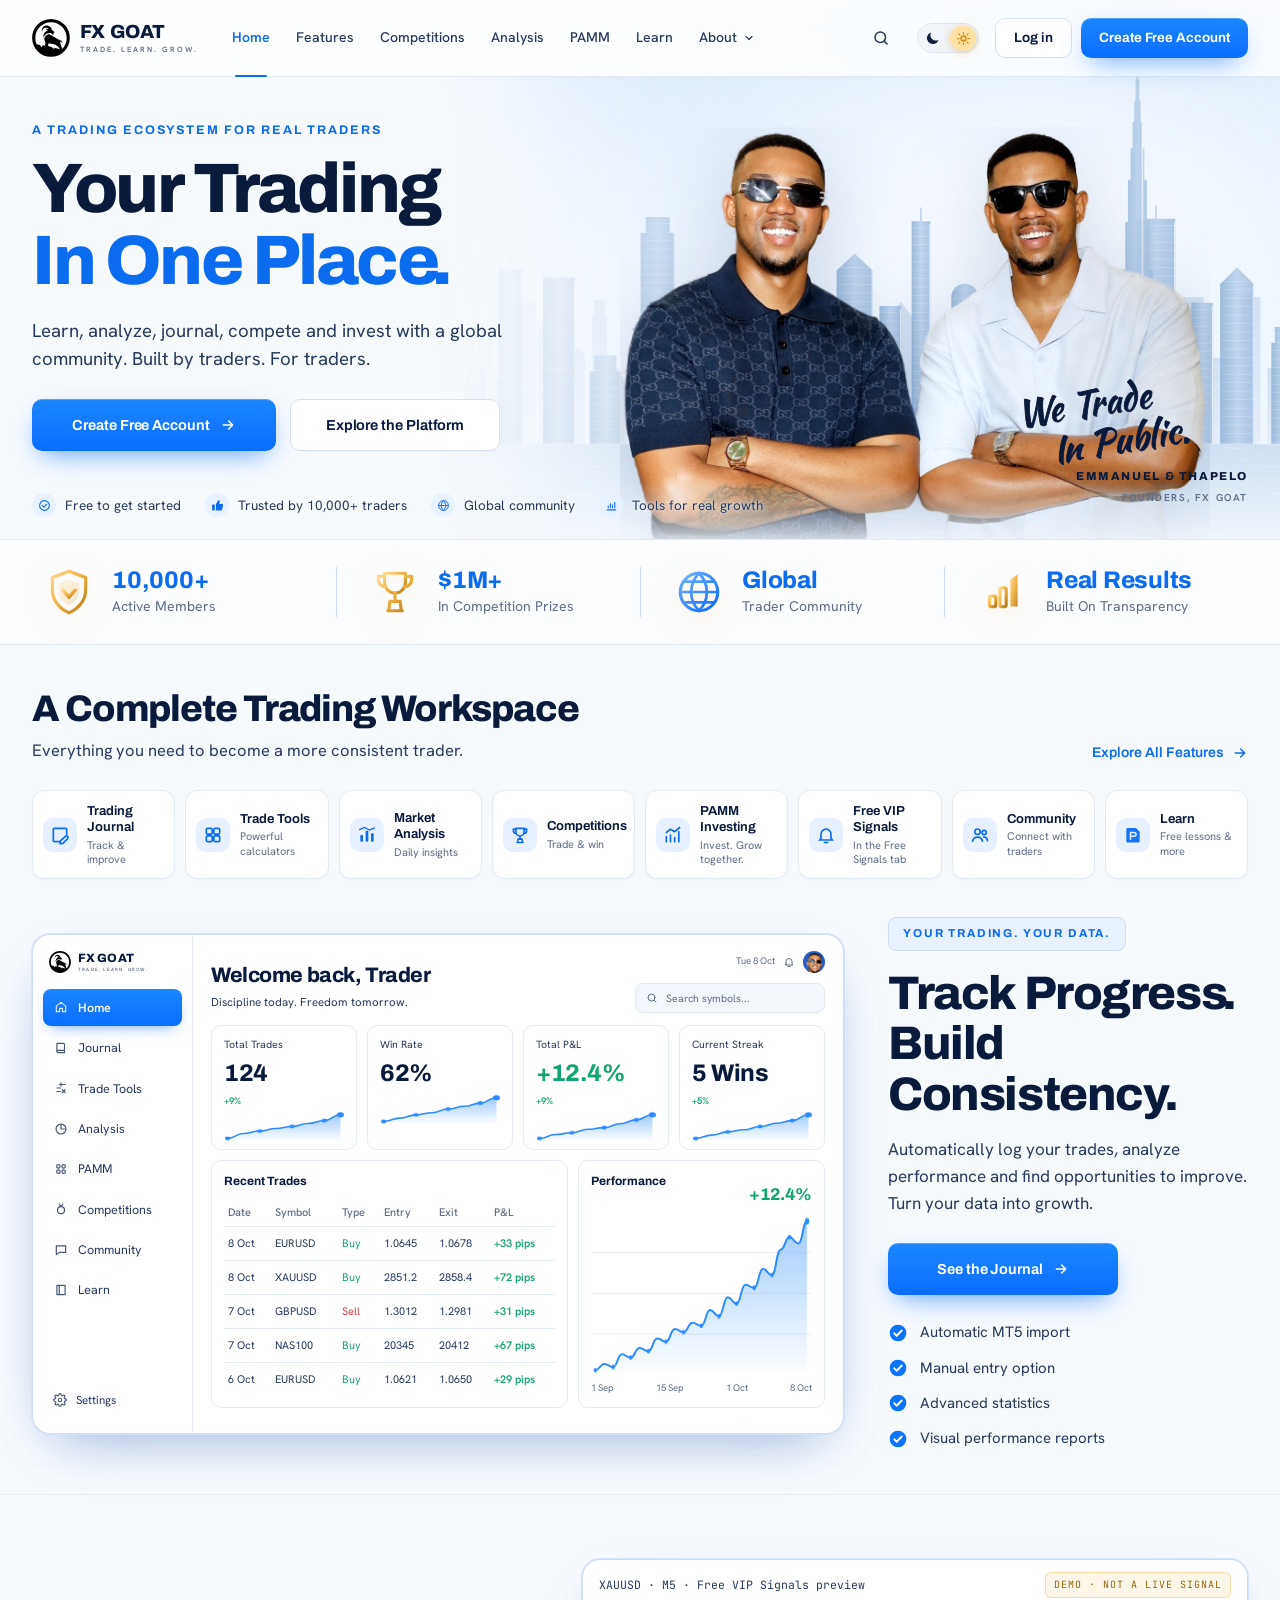
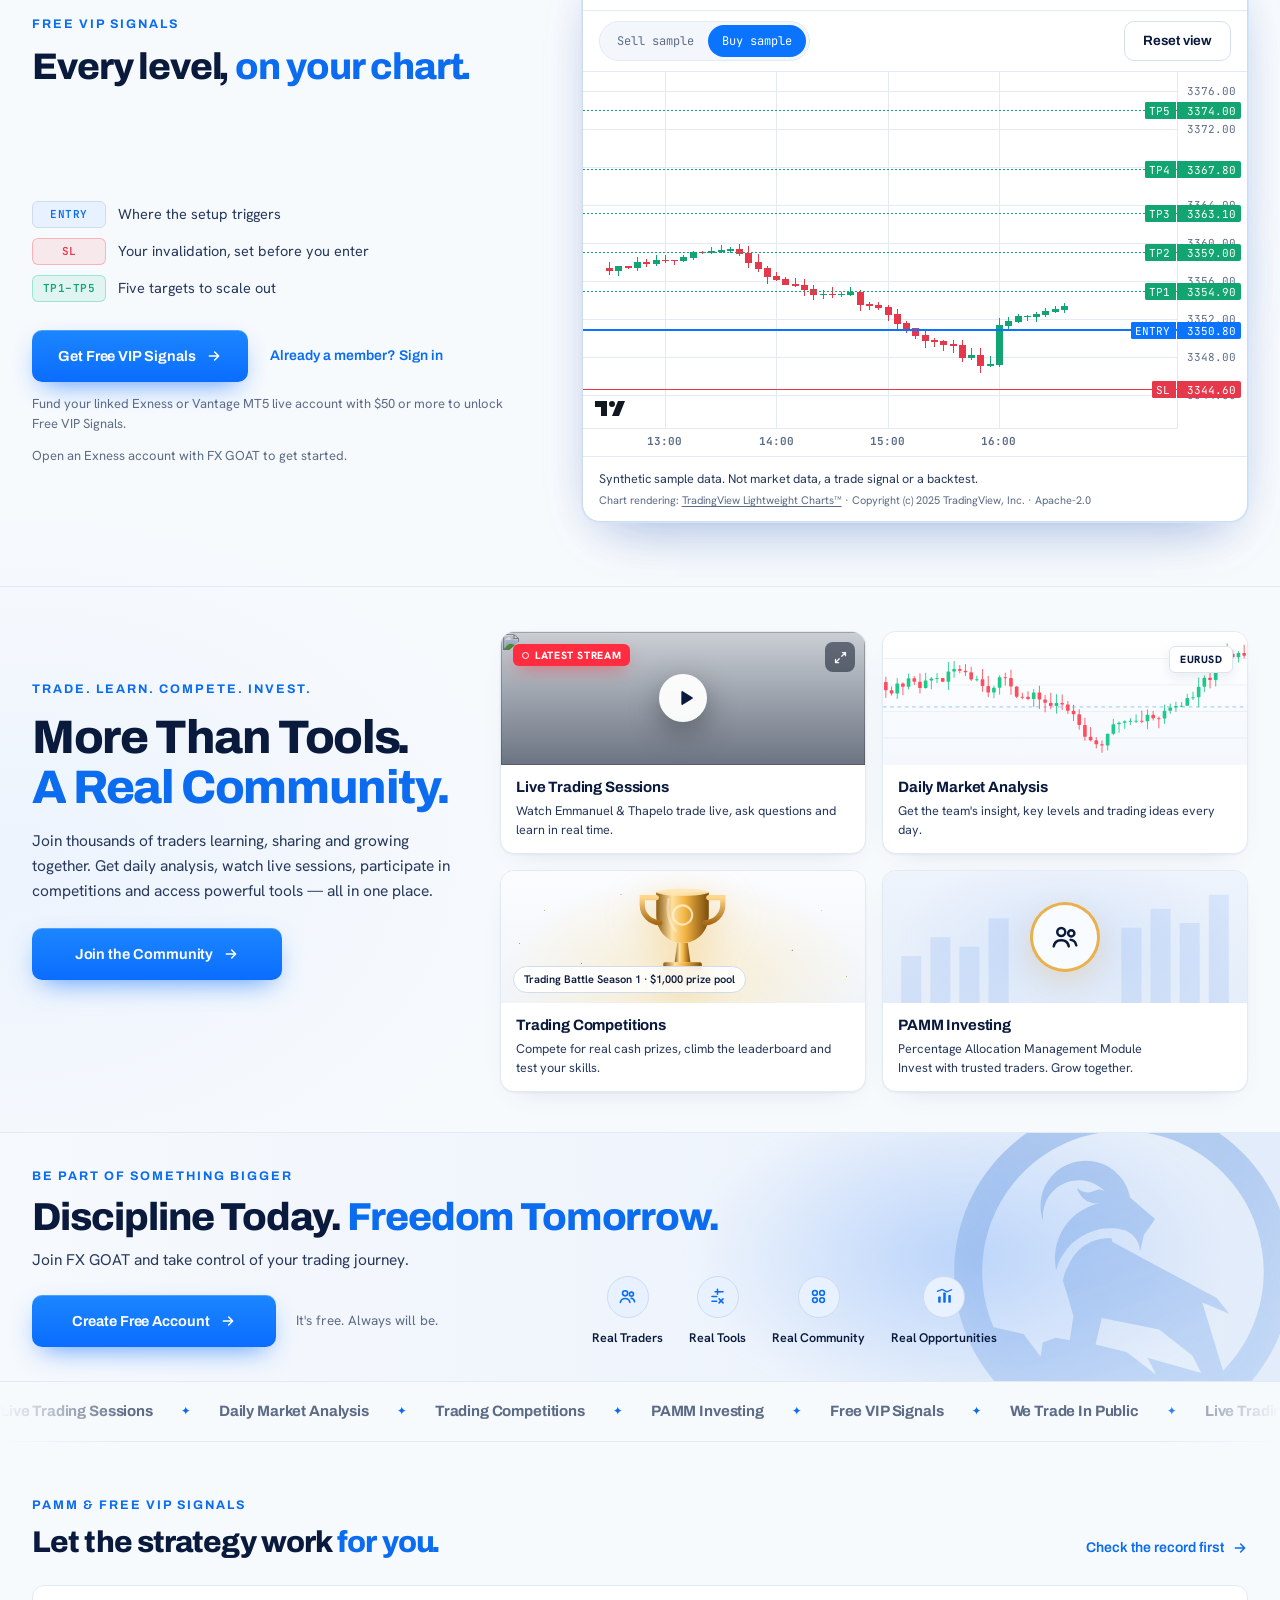
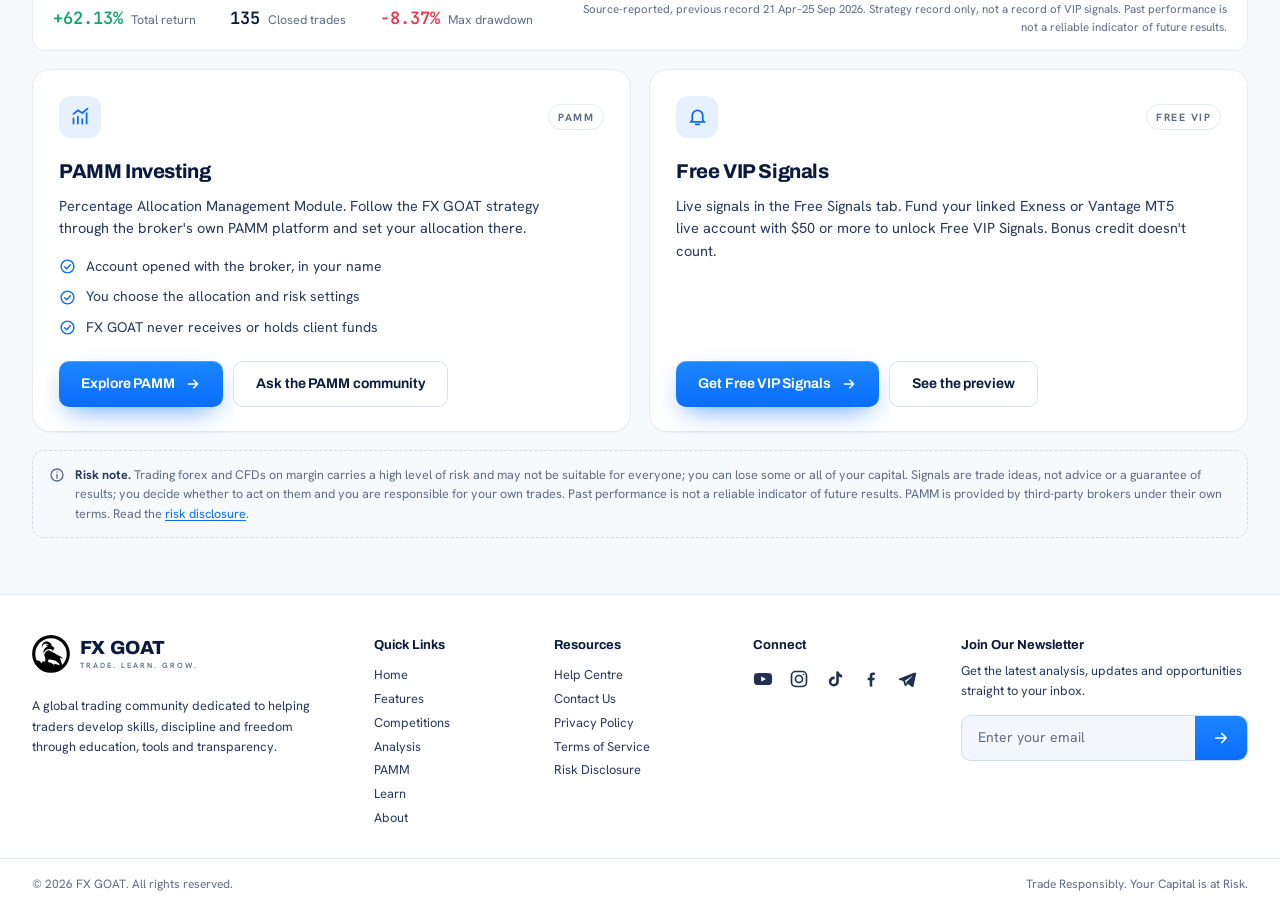
==== glow-home/index.html @ 97ec310f "preview: full site v0.8.2 @ 4d8b416 (Exness onelink, no Copy Trading) Serves glow home plus /media, " ====
<!doctype html>
<html lang="en" data-theme="dark">
<head>
  <meta charset="UTF-8" />
  <meta name="viewport" content="width=device-width, initial-scale=1, viewport-fit=cover" />
  <title>FX GOAT — Your Trading In One Place.</title>
  <meta name="description" content="Learn, analyze, journal, compete and invest with a global community. Built by traders. For traders." />
  <meta name="theme-color" content="#010e1f" media="(prefers-color-scheme: dark)" />
  <meta name="theme-color" content="#f7fafd" media="(prefers-color-scheme: light)" />
  <link rel="icon" href="/glow-home/assets/fxgoat-icon-white.svg" type="image/svg+xml" />
  <link rel="preload" as="image" href="/glow-home/assets/founders.webp" />
  <script>
    (function () {
      try {
        var s = localStorage.getItem('fxgoat-theme');
        var t = s === 'light' || s === 'dark' ? s : (window.matchMedia('(prefers-color-scheme: light)').matches ? 'light' : 'dark');
        document.documentElement.setAttribute('data-theme', t);
      } catch (e) {}
      document.documentElement.classList.add('js');
    })();
  </script>
  <script type="module" crossorigin src="/glow-home/assets/index-CThJHOkt.js"></script>
  <link rel="stylesheet" crossorigin href="/glow-home/assets/index-Bb4tvzgu.css">
  <style>
    /* Keep the founders portrait clear of the hero buttons. Scale only — do not crop faces. */
    .founders{bottom:-28px;left:28px;height:440px;max-width:calc(100% - 28px);max-height:50vh}
    @media (max-width:1200px){
      .founders{height:360px;max-height:44vh;bottom:-12px;left:20px;max-width:calc(100% - 20px)}
    }
    @media (max-width:960px){
      .hero-visual{height:auto;margin-top:40px}
      .founders{position:relative;left:auto;right:auto;bottom:auto;display:block;width:auto;max-width:68%;height:auto;max-height:320px;margin:0 auto}
    }
    @media (max-width:640px){
      .hero-visual{height:auto;margin-top:56px}
      .founders{width:auto;max-width:82%;max-height:min(240px,54vw);margin:0 auto}
    }
  </style>
</head>
<body>
  <a class="skip" href="#main">Skip to content</a>

  <!-- ===== Icon sprite ===== -->
  <svg width="0" height="0" style="position:absolute" aria-hidden="true">
    <defs>
      <linearGradient id="g-gold" x1="0" y1="0" x2="1" y2="1"><stop offset="0" stop-color="#ffd98a"/><stop offset=".5" stop-color="#f0b03f"/><stop offset="1" stop-color="#b97a17"/></linearGradient>
      <linearGradient id="g-blue" x1="0" y1="0" x2="1" y2="1"><stop offset="0" stop-color="#6fb2ff"/><stop offset="1" stop-color="#0a6cff"/></linearGradient>
    </defs>
    <symbol id="i-search" viewBox="0 0 24 24" fill="none" stroke="currentColor" stroke-width="2" stroke-linecap="round"><circle cx="11" cy="11" r="7"/><path d="m20 20-3.5-3.5"/></symbol>
    <symbol id="i-moon" viewBox="0 0 24 24" fill="currentColor"><path d="M20.5 14.6A8.5 8.5 0 0 1 9.4 3.5a.6.6 0 0 0-.8-.7A9.5 9.5 0 1 0 21.2 15.4a.6.6 0 0 0-.7-.8Z"/></symbol>
    <symbol id="i-sun" viewBox="0 0 24 24" fill="none" stroke="currentColor" stroke-width="2" stroke-linecap="round"><circle cx="12" cy="12" r="4.2" fill="currentColor" fill-opacity=".25"/><path d="M12 2.5v2.2M12 19.3v2.2M4.6 4.6l1.6 1.6M17.8 17.8l1.6 1.6M2.5 12h2.2M19.3 12h2.2M4.6 19.4l1.6-1.6M17.8 6.2l1.6-1.6"/></symbol>
    <symbol id="i-chev" viewBox="0 0 24 24" fill="none" stroke="currentColor" stroke-width="2.2" stroke-linecap="round" stroke-linejoin="round"><path d="m6 9 6 6 6-6"/></symbol>
    <symbol id="i-arrow" viewBox="0 0 24 24" fill="none" stroke="currentColor" stroke-width="2.2" stroke-linecap="round" stroke-linejoin="round"><path d="M5 12h14M13 6l6 6-6 6"/></symbol>
    <symbol id="i-check" viewBox="0 0 24 24"><circle cx="12" cy="12" r="10" fill="currentColor"/><path d="m7.5 12.3 3 3 6-6.3" fill="none" stroke="#fff" stroke-width="2.2" stroke-linecap="round" stroke-linejoin="round"/></symbol>
    <symbol id="i-check-o" viewBox="0 0 24 24" fill="none" stroke="currentColor" stroke-width="2" stroke-linecap="round" stroke-linejoin="round"><circle cx="12" cy="12" r="9"/><path d="m8 12.3 2.8 2.8L16 9.6"/></symbol>
    <symbol id="i-thumb" viewBox="0 0 24 24" fill="currentColor"><path d="M7 10v11H3.5A1.5 1.5 0 0 1 2 19.5v-8A1.5 1.5 0 0 1 3.5 10H7Zm2 11V9.6l4.2-6.8a1.6 1.6 0 0 1 2.9 1.1L15.4 9h4.8a2 2 0 0 1 2 2.4l-1.6 7.8A2.3 2.3 0 0 1 18.3 21H9Z"/></symbol>
    <symbol id="i-globe" viewBox="0 0 24 24" fill="none" stroke="currentColor" stroke-width="1.8"><circle cx="12" cy="12" r="9"/><path d="M3 12h18M12 3c2.6 2.6 3.8 5.6 3.8 9s-1.2 6.4-3.8 9c-2.6-2.6-3.8-5.6-3.8-9S9.4 5.6 12 3Z"/></symbol>
    <symbol id="i-growth" viewBox="0 0 24 24" fill="none" stroke="currentColor" stroke-width="2" stroke-linecap="round" stroke-linejoin="round"><path d="M4 20h16"/><path d="M6 16v-3M10 16V9M14 16v-5M18 16V6"/></symbol>
    <symbol id="i-journal" viewBox="0 0 24 24" fill="none" stroke="currentColor" stroke-width="2" stroke-linecap="round" stroke-linejoin="round"><path d="M12 20H5a1 1 0 0 1-1-1V5a1 1 0 0 1 1-1h14a1 1 0 0 1 1 1v6"/><path d="M18.4 13.6a1.9 1.9 0 0 1 2.7 2.7L15.5 22 12 22.5l.5-3.5 5.9-5.4Z"/></symbol>
    <symbol id="i-tools" viewBox="0 0 24 24" fill="none" stroke="currentColor" stroke-width="2" stroke-linejoin="round"><rect x="4" y="4" width="7" height="7" rx="1.5"/><rect x="13" y="4" width="7" height="7" rx="1.5"/><rect x="4" y="13" width="7" height="7" rx="1.5"/><rect x="13" y="13" width="7" height="7" rx="1.5"/></symbol>
    <symbol id="i-analysis" viewBox="0 0 24 24" fill="currentColor"><rect x="4" y="12" width="3.2" height="8" rx="1"/><rect x="10.4" y="7" width="3.2" height="13" rx="1"/><rect x="16.8" y="10" width="3.2" height="10" rx="1"/><path d="M3 5.5 9 3l6 3 6-2.5" fill="none" stroke="currentColor" stroke-width="1.6" stroke-linecap="round"/></symbol>
    <symbol id="i-trophy" viewBox="0 0 24 24" fill="none" stroke="currentColor" stroke-width="2" stroke-linecap="round" stroke-linejoin="round"><path d="M7 4h10v4a5 5 0 0 1-10 0V4Z"/><path d="M17 5h3v1.5A3.5 3.5 0 0 1 16.6 10M7 5H4v1.5A3.5 3.5 0 0 0 7.4 10M12 13v4M8.5 21h7M9.5 17h5l.5 4h-6l.5-4Z"/></symbol>
    <symbol id="i-pamm" viewBox="0 0 24 24" fill="none" stroke="currentColor" stroke-width="2" stroke-linecap="round" stroke-linejoin="round"><path d="M4 20V14M9 20v-8M14 20v-5M19 20V8"/><path d="M4 9l5-4 5 3 6-5"/></symbol>
    <symbol id="i-users" viewBox="0 0 24 24" fill="none" stroke="currentColor" stroke-width="2" stroke-linecap="round" stroke-linejoin="round"><circle cx="9" cy="8" r="3.2"/><path d="M3 19.5c.6-3.3 3-5 6-5s5.4 1.7 6 5"/><circle cx="17" cy="9" r="2.5"/><path d="M16.5 14.3c2.4.2 4 1.7 4.5 4.4"/></symbol>
    <symbol id="i-learn" viewBox="0 0 24 24" fill="currentColor"><path d="M5 3.5h10.5L20 8v11.5A1.5 1.5 0 0 1 18.5 21h-13A1.5 1.5 0 0 1 4 19.5v-14A2 2 0 0 1 5 3.5Z" opacity=".95"/><path d="M9 9h4.5a2.2 2.2 0 0 1 0 4.4H9V9Zm0 4.4V17" fill="none" stroke="var(--tile-ic-bg,#fff)" stroke-width="1.8" stroke-linecap="round"/></symbol>
    <symbol id="i-home" viewBox="0 0 24 24" fill="none" stroke="currentColor" stroke-width="2" stroke-linejoin="round"><path d="M4 10.5 12 4l8 6.5V20h-5.5v-5.5h-5V20H4z"/></symbol>
    <symbol id="i-book" viewBox="0 0 24 24" fill="none" stroke="currentColor" stroke-width="2" stroke-linejoin="round"><path d="M5 4h11a2 2 0 0 1 2 2v14H7a2 2 0 0 1-2-2V4Z"/><path d="M5 18a2 2 0 0 1 2-2h11"/></symbol>
    <symbol id="i-calc" viewBox="0 0 24 24" fill="none" stroke="currentColor" stroke-width="2" stroke-linecap="round"><path d="M12 3v6M9 6h6M5 12h6M14 15l5 5M19 15l-5 5M5 18h6"/><path d="M15 6h4"/></symbol>
    <symbol id="i-pie" viewBox="0 0 24 24" fill="none" stroke="currentColor" stroke-width="2"><circle cx="12" cy="12" r="8.5"/><path d="M12 3.5V12h8.5"/></symbol>
    <symbol id="i-grid4" viewBox="0 0 24 24" fill="none" stroke="currentColor" stroke-width="2"><circle cx="7.5" cy="7.5" r="3"/><circle cx="16.5" cy="7.5" r="3"/><circle cx="7.5" cy="16.5" r="3"/><circle cx="16.5" cy="16.5" r="3"/></symbol>
    <symbol id="i-medal" viewBox="0 0 24 24" fill="none" stroke="currentColor" stroke-width="2" stroke-linejoin="round"><circle cx="12" cy="14" r="6"/><path d="m8.5 3 3.5 5 3.5-5"/></symbol>
    <symbol id="i-chat" viewBox="0 0 24 24" fill="none" stroke="currentColor" stroke-width="2" stroke-linejoin="round"><path d="M4 5h16v11H9l-5 4V5Z"/></symbol>
    <symbol id="i-cap" viewBox="0 0 24 24" fill="none" stroke="currentColor" stroke-width="2" stroke-linejoin="round"><path d="M5 4h14v16H5z"/><path d="M9 4v16"/></symbol>
    <symbol id="i-gear" viewBox="0 0 24 24" fill="none" stroke="currentColor" stroke-width="2"><circle cx="12" cy="12" r="3"/><path d="M19.4 15a1.6 1.6 0 0 0 .3 1.8l.1.1a2 2 0 1 1-2.8 2.8l-.1-.1a1.6 1.6 0 0 0-1.8-.3 1.6 1.6 0 0 0-1 1.5V21a2 2 0 1 1-4 0v-.1a1.6 1.6 0 0 0-1-1.5 1.6 1.6 0 0 0-1.8.3l-.1.1a2 2 0 1 1-2.8-2.8l.1-.1a1.6 1.6 0 0 0 .3-1.8 1.6 1.6 0 0 0-1.5-1H3a2 2 0 1 1 0-4h.1a1.6 1.6 0 0 0 1.5-1 1.6 1.6 0 0 0-.3-1.8l-.1-.1a2 2 0 1 1 2.8-2.8l.1.1a1.6 1.6 0 0 0 1.8.3H9a1.6 1.6 0 0 0 1-1.5V3a2 2 0 1 1 4 0v.1a1.6 1.6 0 0 0 1 1.5 1.6 1.6 0 0 0 1.8-.3l.1-.1a2 2 0 1 1 2.8 2.8l-.1.1a1.6 1.6 0 0 0-.3 1.8V9a1.6 1.6 0 0 0 1.5 1H21a2 2 0 1 1 0 4h-.1a1.6 1.6 0 0 0-1.5 1Z"/></symbol>
    <symbol id="i-bell" viewBox="0 0 24 24" fill="none" stroke="currentColor" stroke-width="2" stroke-linecap="round"><path d="M6 16V11a6 6 0 1 1 12 0v5l1.5 2h-15L6 16Z"/><path d="M10 21h4"/></symbol>
    <symbol id="i-play" viewBox="0 0 24 24" fill="currentColor"><path d="M8 5.5v13a1 1 0 0 0 1.5.9l10.5-6.5a1 1 0 0 0 0-1.8L9.5 4.6A1 1 0 0 0 8 5.5Z"/></symbol>
    <symbol id="i-close" viewBox="0 0 24 24" fill="none" stroke="currentColor" stroke-width="2.2" stroke-linecap="round"><path d="M6 6l12 12M18 6 6 18"/></symbol>
    <symbol id="i-menu" viewBox="0 0 24 24" fill="none" stroke="currentColor" stroke-width="2.2" stroke-linecap="round"><path d="M4 7h16M4 12h16M4 17h16"/></symbol>
    <symbol id="i-expand" viewBox="0 0 24 24" fill="none" stroke="currentColor" stroke-width="2" stroke-linecap="round" stroke-linejoin="round"><path d="M15 4h5v5M9 20H4v-5M20 4l-6 6M4 20l6-6"/></symbol>
    <symbol id="i-shield" viewBox="0 0 24 24" fill="none" stroke="currentColor" stroke-width="2" stroke-linejoin="round"><path d="M12 3 4.5 6v6c0 4.5 3.3 7.8 7.5 9 4.2-1.2 7.5-4.5 7.5-9V6L12 3Z"/><path d="m9 12 2.2 2.2L15.5 10" stroke-linecap="round"/></symbol>
    <symbol id="i-info" viewBox="0 0 24 24" fill="none" stroke="currentColor" stroke-width="2" stroke-linecap="round"><circle cx="12" cy="12" r="9"/><path d="M12 11v6M12 7.5v.01"/></symbol>
    <symbol id="i-person" viewBox="0 0 24 24" fill="currentColor"><circle cx="12" cy="8.5" r="4"/><path d="M4 21c.7-4.4 3.9-7 8-7s7.3 2.6 8 7H4Z"/></symbol>
    <symbol id="i-yt" viewBox="0 0 24 24" fill="currentColor"><path d="M22.5 7.2a2.8 2.8 0 0 0-2-2C18.7 4.7 12 4.7 12 4.7s-6.7 0-8.5.5a2.8 2.8 0 0 0-2 2A29 29 0 0 0 1 12a29 29 0 0 0 .5 4.8 2.8 2.8 0 0 0 2 2c1.8.5 8.5.5 8.5.5s6.7 0 8.5-.5a2.8 2.8 0 0 0 2-2A29 29 0 0 0 23 12a29 29 0 0 0-.5-4.8ZM9.8 15.1V8.9l5.7 3.1-5.7 3.1Z"/></symbol>
    <symbol id="i-ig" viewBox="0 0 24 24" fill="none" stroke="currentColor" stroke-width="2"><rect x="3" y="3" width="18" height="18" rx="5"/><circle cx="12" cy="12" r="4.2"/><circle cx="17.4" cy="6.6" r="1" fill="currentColor" stroke="none"/></symbol>
    <symbol id="i-tt" viewBox="0 0 24 24" fill="currentColor"><path d="M16.6 3c.3 2.3 1.7 3.9 4 4.1v3.1a7.6 7.6 0 0 1-4-1.2v6.1a6 6 0 1 1-6-6c.3 0 .6 0 .9.1v3.2a2.9 2.9 0 1 0 2 2.7V3h3.1Z"/></symbol>
    <symbol id="i-fb" viewBox="0 0 24 24" fill="currentColor"><path d="M13.5 21v-7.5H16l.4-3h-2.9V8.6c0-.9.3-1.5 1.5-1.5h1.6V4.4a21 21 0 0 0-2.3-.1c-2.3 0-3.9 1.4-3.9 4V10.5H8v3h2.4V21h3.1Z"/></symbol>
    <symbol id="i-tg" viewBox="0 0 24 24" fill="currentColor"><path d="M21.4 4.2 2.9 11.3c-1.3.5-1.2 1.2-.2 1.5l4.7 1.5 1.8 5.6c.2.6.4.8.9.8.4 0 .6-.2.9-.5l2.3-2.2 4.8 3.5c.9.5 1.5.2 1.7-.8l3.1-14.7c.3-1.3-.5-1.8-1.5-1.4ZM9.6 14l8.3-5.3c.4-.2.7-.1.4.2l-6.9 6.3-.3 3.1L9.6 14Z"/></symbol>
  </svg>

  <!-- ===== Header ===== -->
  <header class="site-header" id="top">
    <div class="container header-inner">
      <a class="brand" href="https://fxgoat.com/" aria-label="FX GOAT home">
        <span class="brand-mark" aria-hidden="true"></span>
        <span class="brand-text"><b>FX GOAT</b><small>TRADE. LEARN. GROW.</small></span>
      </a>
      <nav class="main-nav" aria-label="Primary">
        <a class="is-active" aria-current="page" href="https://fxgoat.com/">Home</a>
        <a href="https://fxgoat.com/technology">Features</a>
        <a href="https://fxgoat.com/account/signup?product=competitions&amp;source=competition-popup">Competitions</a>
        <a href="https://fxgoat.com/trading">Analysis</a>
        <a href="https://fxgoat.com/follow-the-strategy">PAMM</a>
        <a href="https://www.gtmfxgoat.com" target="_blank" rel="noopener">Learn</a>
        <div class="nav-drop">
          <button class="nav-drop-btn" aria-expanded="false" aria-haspopup="true">About <svg class="ic12"><use href="#i-chev"/></svg></button>
          <div class="nav-drop-menu" role="menu">
            <a role="menuitem" href="https://fxgoat.com/about"><b>About FX GOAT</b><span>Our story and founders</span></a>
            <a role="menuitem" href="https://fxgoat.com/performance"><b>Performance</b><span>The published record</span></a>
            <a role="menuitem" href="https://fxgoat.com/media"><b>Community &amp; Media</b><span>Channels and Telegram</span></a>
            <a role="menuitem" href="https://fxgoat.com/partners"><b>Partners</b><span>Brokers, platforms, sponsors</span></a>
            <a role="menuitem" href="https://fxgoat.com/contact"><b>Contact</b><span>Talk to the team</span></a>
          </div>
        </div>
      </nav>
      <div class="header-actions">
        <button class="icon-btn" id="search-btn" aria-label="Search FX GOAT"><svg class="ic18"><use href="#i-search"/></svg></button>
        <button class="theme-toggle" id="theme-toggle" role="switch" aria-checked="true" aria-label="Toggle dark mode">
          <span class="tt-track"><span class="tt-ic tt-moon"><svg><use href="#i-moon"/></svg></span><span class="tt-ic tt-sun"><svg><use href="#i-sun"/></svg></span><span class="tt-knob"></span></span>
        </button>
        <a class="btn btn-ghost btn-sm hide-sm" href="https://dashboard.fxgoat.com/login">Log in</a>
        <a class="btn btn-primary btn-sm hide-sm" href="https://fxgoat.com/account/signup">Create Free Account</a>
        <button class="icon-btn menu-btn" id="menu-btn" aria-label="Open menu" aria-expanded="false" aria-controls="mobile-menu"><svg class="ic20"><use href="#i-menu"/></svg></button>
      </div>
    </div>
    <div class="mobile-menu" id="mobile-menu" hidden>
      <nav class="container" aria-label="Mobile">
        <a href="https://fxgoat.com/">Home</a>
        <a href="https://fxgoat.com/technology">Features</a>
        <a href="https://fxgoat.com/account/signup?product=competitions&amp;source=competition-popup">Competitions</a>
        <a href="https://fxgoat.com/trading">Analysis</a>
        <a href="https://fxgoat.com/follow-the-strategy">PAMM</a>
        <a href="https://www.gtmfxgoat.com" target="_blank" rel="noopener">Learn</a>
        <a href="https://fxgoat.com/about">About</a>
        <div class="mm-actions">
          <a class="btn btn-ghost" href="https://dashboard.fxgoat.com/login">Log in</a>
          <a class="btn btn-primary" href="https://fxgoat.com/account/signup">Create Free Account</a>
        </div>
      </nav>
    </div>
  </header>

  <main id="main">
    <!-- ===== Hero ===== -->
    <section class="hero" aria-labelledby="hero-title">
      <div class="hero-bg" aria-hidden="true">
        <div class="hero-sky hero-sky-dark"></div>
        <div class="hero-sky hero-sky-light"></div>
        <div class="hero-fade"></div>
      </div>
      <div class="container hero-grid">
        <div class="hero-copy">
          <p class="eyebrow reveal-up">A Trading Ecosystem For Real Traders</p>
          <h1 id="hero-title" class="hero-title">
            <span class="line split-words">Your Trading</span>
            <span class="line accent rotator" data-words="In One Place.|In Public.|With Discipline." aria-label="In One Place."><span class="rot-word">In One Place.</span></span>
          </h1>
          <p class="hero-lede reveal-up" style="--d:.35s">Learn, analyze, journal, compete and invest with a global community. Built by traders. For traders.</p>
          <div class="hero-ctas reveal-up" style="--d:.45s">
            <a class="btn btn-primary btn-lg" href="https://fxgoat.com/account/signup">Create Free Account <svg class="ic16 arr"><use href="#i-arrow"/></svg></a>
            <a class="btn btn-ghost btn-lg" href="https://fxgoat.com/technology">Explore the Platform</a>
          </div>
        </div>
        <div class="hero-visual" aria-hidden="false">
          <img class="founders" src="/glow-home/assets/founders.webp" width="1285" height="958" alt="Emmanuel and Thapelo, founders of FX GOAT, arms crossed in front of the Dubai skyline" fetchpriority="high" />
          <div class="signature">
            <svg class="sig-svg" viewBox="0 0 300 120" aria-hidden="true"><text x="8" y="52" class="sig-text">We Trade</text><text x="46" y="104" class="sig-text">In Public.</text></svg>
            <span class="sr-only">We Trade In Public.</span>
            <p class="sig-name"><b>EMMANUEL &amp; THAPELO</b><span>FOUNDERS, FX GOAT</span></p>
          </div>
        </div>
        <ul class="trust-row reveal-up" style="--d:.6s">
          <li><span class="trust-ic"><svg><use href="#i-check-o"/></svg></span>Free to get started</li>
          <li><span class="trust-ic"><svg><use href="#i-thumb"/></svg></span>Trusted by 10,000+ traders</li>
          <li><span class="trust-ic"><svg><use href="#i-globe"/></svg></span>Global community</li>
          <li><span class="trust-ic"><svg><use href="#i-growth"/></svg></span>Tools for real growth</li>
        </ul>
      </div>
    </section>

    <!-- ===== Stats strip ===== -->
    <section class="stats" aria-label="FX GOAT in numbers">
      <div class="container stats-grid">
        <div class="stat reveal-up">
          <svg class="stat-ic" viewBox="0 0 48 48" aria-hidden="true"><path d="M24 4 8 10v12c0 10 7 18 16 22 9-4 16-12 16-22V10L24 4Z" fill="none" stroke="url(#g-gold)" stroke-width="3" stroke-linejoin="round"/><path d="M24 12 14 16v7c0 6 4 11 10 13.5 6-2.5 10-7.5 10-13.5v-7l-10-4Z" fill="url(#g-gold)" opacity=".18"/><path d="m18 22 6 7 6-7" fill="none" stroke="url(#g-gold)" stroke-width="3.2" stroke-linecap="round" stroke-linejoin="round"/></svg>
          <div><b class="stat-v" data-count="10000" data-suffix="+">10,000+</b><span>Active Members</span></div>
        </div>
        <div class="stat reveal-up" style="--d:.08s">
          <svg class="stat-ic" viewBox="0 0 48 48" aria-hidden="true"><path d="M14 6h20v9a10 10 0 0 1-20 0V6Z" fill="none" stroke="url(#g-gold)" stroke-width="3" stroke-linejoin="round"/><path d="M34 9h6v3a7 7 0 0 1-7 7M14 9H8v3a7 7 0 0 0 7 7M24 25v8M17 42h14M19 33h10l1 9H18l1-9Z" fill="none" stroke="url(#g-gold)" stroke-width="3" stroke-linecap="round" stroke-linejoin="round"/></svg>
          <div><b class="stat-v" data-count="1" data-prefix="$" data-suffix="M+">$1M+</b><span>In Competition Prizes</span></div>
        </div>
        <div class="stat reveal-up" style="--d:.16s">
          <svg class="stat-ic" viewBox="0 0 48 48" aria-hidden="true"><circle cx="24" cy="24" r="18" fill="none" stroke="url(#g-blue)" stroke-width="3"/><path d="M6 24h36M24 6c5 5 7.5 11 7.5 18S29 37 24 42c-5-5-7.5-11-7.5-18S19 11 24 6ZM9 14h30M9 34h30" fill="none" stroke="url(#g-blue)" stroke-width="2.6"/></svg>
          <div><b class="stat-v">Global</b><span>Trader Community</span></div>
        </div>
        <div class="stat reveal-up" style="--d:.24s">
          <svg class="stat-ic" viewBox="0 0 48 48" aria-hidden="true"><path d="M8 42h32" stroke="url(#g-gold)" stroke-width="3" stroke-linecap="round"/><rect x="11" y="28" width="6" height="10" rx="1.5" fill="none" stroke="url(#g-gold)" stroke-width="3"/><rect x="21" y="20" width="6" height="18" rx="1.5" fill="none" stroke="url(#g-gold)" stroke-width="3"/><path d="M31 38V12l7-5v31" fill="url(#g-gold)" opacity=".9"/></svg>
          <div><b class="stat-v">Real Results</b><span>Built On Transparency</span></div>
        </div>
      </div>
    </section>

    <!-- ===== Workspace ===== -->
    <section class="workspace" id="features" aria-labelledby="ws-title">
      <div class="container">
        <div class="sec-head">
          <div>
            <h2 id="ws-title" class="h2 split-words">A Complete Trading Workspace</h2>
            <p class="sec-sub reveal-up">Everything you need to become a more consistent trader.</p>
          </div>
          <a class="text-link reveal-up" href="https://fxgoat.com/technology">Explore All Features <svg class="ic16 arr"><use href="#i-arrow"/></svg></a>
        </div>
        <div class="tiles stagger">
          <a class="tile" href="https://fxgoat.com/account/client-area"><span class="tile-ic"><svg><use href="#i-journal"/></svg></span><span><b>Trading Journal</b><small>Track &amp; improve</small></span></a>
          <a class="tile" href="https://fxgoat.com/account/client-area"><span class="tile-ic"><svg><use href="#i-tools"/></svg></span><span><b>Trade Tools</b><small>Powerful calculators</small></span></a>
          <a class="tile" href="https://fxgoat.com/trading"><span class="tile-ic"><svg><use href="#i-analysis"/></svg></span><span><b>Market Analysis</b><small>Daily insights</small></span></a>
          <a class="tile" href="https://fxgoat.com/account/signup?product=competitions&amp;source=competition-popup"><span class="tile-ic"><svg><use href="#i-trophy"/></svg></span><span><b>Competitions</b><small>Trade &amp; win</small></span></a>
          <a class="tile" href="https://fxgoat.com/follow-the-strategy"><span class="tile-ic"><svg><use href="#i-pamm"/></svg></span><span><b>PAMM Investing</b><small>Invest. Grow together.</small></span></a>
          <a class="tile" href="https://dashboard.fxgoat.com/signup?product=fxgoat-algo-v4&amp;source=home-free-vip"><span class="tile-ic"><svg><use href="#i-bell"/></svg></span><span><b>Free VIP Signals</b><small>In the Free Signals tab</small></span></a>
          <a class="tile" href="https://fxgoat.com/media#communities"><span class="tile-ic"><svg><use href="#i-users"/></svg></span><span><b>Community</b><small>Connect with traders</small></span></a>
          <a class="tile" href="https://www.gtmfxgoat.com" target="_blank" rel="noopener"><span class="tile-ic"><svg><use href="#i-learn"/></svg></span><span><b>Learn</b><small>Free lessons &amp; more</small></span></a>
        </div>

        <div class="journal-grid">
          <!-- Dashboard mock -->
          <div class="dash reveal-up" role="img" aria-label="Preview of the FX GOAT member dashboard: welcome screen with stats, recent trades and performance chart">
            <aside class="dash-side" aria-hidden="true">
              <div class="dash-brand"><span class="brand-mark sm"></span><span class="brand-text"><b>FX GOAT</b><small>TRADE. LEARN. GROW.</small></span></div>
              <ul>
                <li class="on"><svg><use href="#i-home"/></svg>Home</li>
                <li><svg><use href="#i-book"/></svg>Journal</li>
                <li><svg><use href="#i-calc"/></svg>Trade Tools</li>
                <li><svg><use href="#i-pie"/></svg>Analysis</li>
                <li><svg><use href="#i-grid4"/></svg>PAMM</li>
                <li><svg><use href="#i-medal"/></svg>Competitions</li>
                <li><svg><use href="#i-chat"/></svg>Community</li>
                <li><svg><use href="#i-cap"/></svg>Learn</li>
              </ul>
              <div class="dash-settings"><svg><use href="#i-gear"/></svg>Settings</div>
            </aside>
            <div class="dash-main" aria-hidden="true">
              <div class="dash-top">
                <div><h3>Welcome back, Trader</h3><p>Discipline today. Freedom tomorrow.</p></div>
                <div class="dash-tr">
                  <div class="dash-meta"><span class="dash-date">Tue 8 Oct</span><svg><use href="#i-bell"/></svg><img src="/glow-home/assets/avatar-founder.jpg" alt="" width="22" height="22"/></div>
                  <div class="dash-search"><svg><use href="#i-search"/></svg>Search symbols...</div>
                </div>
              </div>
              <div class="dash-cards">
                <div class="dcard"><span>Total Trades</span><b>124</b><em class="up">+9%</em><svg class="spark" data-spark="3,4,4.5,5,5.4,6,6.6,7.8" viewBox="0 0 100 34" preserveAspectRatio="none"></svg></div>
                <div class="dcard"><span>Win Rate</span><b>62%</b><svg class="spark" data-spark="3,3.6,4.2,4.6,5.3,5.8,6.4,7.4" viewBox="0 0 100 34" preserveAspectRatio="none"></svg></div>
                <div class="dcard"><span>Total P&amp;L</span><b class="up">+12.4%</b><em class="up">+9%</em><svg class="spark" data-spark="2.5,3.4,3.8,4.6,5,5.9,6.8,8" viewBox="0 0 100 34" preserveAspectRatio="none"></svg></div>
                <div class="dcard"><span>Current Streak</span><b>5 Wins</b><em class="up">+5%</em><svg class="spark" data-spark="3.2,3.8,4.4,4.8,5.4,6,6.5,7.6" viewBox="0 0 100 34" preserveAspectRatio="none"></svg></div>
              </div>
              <div class="dash-bottom">
                <div class="dpanel trades">
                  <h4>Recent Trades</h4>
                  <table>
                    <thead><tr><th>Date</th><th>Symbol</th><th>Type</th><th>Entry</th><th>Exit</th><th>P&amp;L</th></tr></thead>
                    <tbody>
                      <tr><td>8 Oct</td><td>EURUSD</td><td class="buy">Buy</td><td>1.0645</td><td>1.0678</td><td class="up">+33 pips</td></tr>
                      <tr><td>8 Oct</td><td>XAUUSD</td><td class="buy">Buy</td><td>2851.2</td><td>2858.4</td><td class="up">+72 pips</td></tr>
                      <tr><td>7 Oct</td><td>GBPUSD</td><td class="sell">Sell</td><td>1.3012</td><td>1.2981</td><td class="up">+31 pips</td></tr>
                      <tr><td>7 Oct</td><td>NAS100</td><td class="buy">Buy</td><td>20345</td><td>20412</td><td class="up">+67 pips</td></tr>
                      <tr><td>6 Oct</td><td>EURUSD</td><td class="buy">Buy</td><td>1.0621</td><td>1.0650</td><td class="up">+29 pips</td></tr>
                    </tbody>
                  </table>
                </div>
                <div class="dpanel perf">
                  <div class="perf-head"><h4>Performance</h4><b class="up">+12.4%</b></div>
                  <svg class="perf-chart" id="perf-chart" viewBox="0 0 300 150" preserveAspectRatio="none"></svg>
                  <div class="perf-x"><span>1 Sep</span><span>15 Sep</span><span>1 Oct</span><span>8 Oct</span></div>
                </div>
              </div>
            </div>
          </div>

          <div class="journal-copy">
            <p class="pill reveal-up">Your Trading. Your Data.</p>
            <h2 class="h2 lg split-words">Track Progress. <span class="br">Build Consistency.</span></h2>
            <p class="body reveal-up">Automatically log your trades, analyze performance and find opportunities to improve. Turn your data into growth.</p>
            <a class="btn btn-primary btn-lg reveal-up" href="https://fxgoat.com/account/client-area">See the Journal <svg class="ic16 arr"><use href="#i-arrow"/></svg></a>
            <ul class="checklist stagger">
              <li><svg><use href="#i-check"/></svg>Automatic MT5 import</li>
              <li><svg><use href="#i-check"/></svg>Manual entry option</li>
              <li><svg><use href="#i-check"/></svg>Advanced statistics</li>
              <li><svg><use href="#i-check"/></svg>Visual performance reports</li>
            </ul>
          </div>
        </div>
      </div>
    </section>

    <!-- ===== Free VIP Signals preview ===== -->
    <section class="vp" id="free-vip" aria-labelledby="vp-title">
      <div class="vp-glow" aria-hidden="true"></div>
      <div class="container vp-grid">
        <div class="vp-copy">
          <p class="eyebrow reveal-up" data-vp="eyebrow">Free VIP Signals</p>
          <h2 id="vp-title" class="h2 split-words">Every level, <span class="accent">on your chart.</span></h2>
          <p class="body reveal-up" data-vp="body">Each signal gives you the entry, the stop loss and up to five take-profit targets, live in the Free Signals tab, so you see the whole plan before you trade.</p>
          <ul class="vp-points stagger">
            <li><span class="ap-k">ENTRY</span>Where the setup triggers</li>
            <li><span class="ap-k sl">SL</span>Your invalidation, set before you enter</li>
            <li><span class="ap-k tp">TP1–TP5</span>Five targets to scale out</li>
          </ul>
          <div class="vp-cta reveal-up">
            <a class="btn btn-primary btn-lg" href="https://dashboard.fxgoat.com/signup?product=fxgoat-algo-v4&amp;source=home-free-vip" data-vp="cta"><span data-vp="cta-text">Get Free VIP Signals</span> <svg class="ic16 arr"><use href="#i-arrow"/></svg></a>
            <a class="text-link" href="https://dashboard.fxgoat.com/login">Already a member? Sign in</a>
          </div>
          <p class="vp-note reveal-up" data-vp="unlock">Fund your linked Exness or Vantage MT5 live account with $50 or more to unlock Free VIP Signals.</p>
          <p class="vp-note reveal-up"><a href="https://one.exnessonelink.com/boarding/sign-up/a/tyvtcto868" rel="noopener noreferrer" target="_blank">Open an Exness account</a> with FX GOAT to get started.</p>
        </div>
        <div class="vp-card reveal-up">
          <div class="vp-top"><span class="mono" data-vp="chart-title">XAUUSD · M5 · Free VIP Signals preview</span><span class="demo-tag mono">Demo · not a live signal</span></div>
          <div class="vp-bar">
            <div class="seg" role="tablist" aria-label="Sample direction"><button role="tab" data-side="sell" aria-selected="false">Sell sample</button><button role="tab" data-side="buy" aria-selected="true">Buy sample</button></div>
            <button class="btn btn-ghost btn-sm" type="button" data-reset>Reset view</button>
          </div>
          <div class="vp-chart" id="vp-chart" role="img" aria-label="Demo XAUUSD 5-minute chart with sample entry, stop loss and five take-profit lines. Synthetic data."></div>
          <div class="vp-foot">
            <p>Synthetic sample data. Not market data, a trade signal or a backtest.</p>
            <p class="credit">Chart rendering: <a href="https://www.tradingview.com/lightweight-charts/" target="_blank" rel="noopener">TradingView Lightweight Charts™</a> · Copyright (c) 2025 TradingView, Inc. · Apache-2.0</p>
          </div>
        </div>
      </div>
    </section>

    <!-- ===== Community ===== -->
    <section class="community" id="community" aria-labelledby="cm-title">
      <div class="container community-grid">
        <div class="community-copy">
          <p class="eyebrow reveal-up">Trade. Learn. Compete. Invest.</p>
          <h2 id="cm-title" class="h2 lg split-words">More Than Tools. <span class="accent shimmer">A Real Community.</span></h2>
          <p class="body reveal-up">Join thousands of traders learning, sharing and growing together. Get daily analysis, watch live sessions, participate in competitions and access powerful tools — all in one place.</p>
          <a class="btn btn-primary btn-lg reveal-up" href="https://fxgoat.com/media#communities">Join the Community <svg class="ic16 arr"><use href="#i-arrow"/></svg></a>
          <div class="avatars reveal-up">
            <span class="av-stack" aria-hidden="true"><i><svg><use href="#i-person"/></svg></i><i><svg><use href="#i-person"/></svg></i><i><svg><use href="#i-person"/></svg></i><i><svg><use href="#i-person"/></svg></i></span>
            <span class="av-text">10,000+ traders<br/>already inside</span>
          </div>
        </div>
        <div class="cm-cards stagger">
          <article class="cm-card live-card" id="live-card">
            <div class="cm-media live-media" id="live-media">
              <img class="live-poster" id="live-poster" src="/glow-home/assets/yt/cxyDfCm6s1s.jpg" alt="" loading="lazy" />
              <span class="live-shade"></span>
              <span class="live-pill" id="live-pill"><i></i><span>LIVE</span></span>
              <button class="play-btn" id="live-play" type="button" aria-label="Play the latest FX GOAT livestream on this page"><svg><use href="#i-play"/></svg></button>
              <button class="expand-btn" id="live-expand" type="button" aria-label="Open the livestream theatre with recent sessions"><svg><use href="#i-expand"/></svg></button>
            </div>
            <div class="cm-body">
              <div class="cm-title-row"><h3>Live Trading Sessions</h3><button class="more-btn" id="live-more" type="button" aria-label="Open the livestream theatre with recent sessions"><svg><use href="#i-expand"/></svg>Recent</button></div>
              <p>Watch Emmanuel &amp; Thapelo trade live, ask questions and learn in real time.</p>
            </div>
          </article>
          <a class="cm-card" href="https://fxgoat.com/trading">
            <div class="cm-media chart-media"><svg class="candles" id="candles" viewBox="0 0 400 160" preserveAspectRatio="none" aria-hidden="true"></svg><span class="pair-pill">EURUSD</span></div>
            <div class="cm-body"><h3>Daily Market Analysis</h3><p>Get the team's insight, key levels and trading ideas every day.</p></div>
          </a>
          <a class="cm-card" href="https://fxgoat.com/account/signup?product=competitions&amp;source=competition-popup">
            <div class="cm-media trophy-media">
              <span class="sparkles" aria-hidden="true"></span>
              <svg class="trophy" viewBox="0 0 120 130" aria-hidden="true">
                <defs>
                  <linearGradient id="tg1" x1="0" y1="0" x2="1" y2="0"><stop offset="0" stop-color="#8a5a12"/><stop offset=".3" stop-color="#ffe1a0"/><stop offset=".55" stop-color="#f2b443"/><stop offset="1" stop-color="#7a4b0c"/></linearGradient>
                  <linearGradient id="tg2" x1="0" y1="0" x2="0" y2="1"><stop offset="0" stop-color="#ffd78a"/><stop offset="1" stop-color="#a86b14"/></linearGradient>
                </defs>
                <path d="M30 14h60v26c0 18-13 32-30 32S30 58 30 40V14Z" fill="url(#tg1)"/>
                <path d="M30 20H14v8c0 12 9 20 20 21M90 20h16v8c0 12-9 20-20 21" fill="none" stroke="url(#tg2)" stroke-width="6" stroke-linecap="round"/>
                <path d="M54 72h12l3 22H51z" fill="url(#tg1)"/>
                <rect x="38" y="94" width="44" height="10" rx="2" fill="url(#tg1)"/>
                <rect x="32" y="104" width="56" height="14" rx="3" fill="url(#tg2)"/>
                <ellipse cx="60" cy="14" rx="30" ry="4" fill="#ffe7b3" opacity=".9"/>
                <circle cx="60" cy="40" r="11" fill="none" stroke="#fff3d6" stroke-width="2.5" opacity=".75"/>
                <path d="M44 22c-2 12 0 26 8 36" stroke="#fff" stroke-width="3" opacity=".35" fill="none" stroke-linecap="round"/>
              </svg>
              <span class="comp-pill">Trading Battle Season 1 · $1,000 prize pool</span>
            </div>
            <div class="cm-body"><h3>Trading Competitions</h3><p>Compete for real cash prizes, climb the leaderboard and test your skills.</p></div>
          </a>
          <a class="cm-card" href="https://fxgoat.com/follow-the-strategy">
            <div class="cm-media pamm-media" aria-hidden="true">
              <svg class="pamm-bars" viewBox="0 0 400 140" preserveAspectRatio="none"><g fill="currentColor"><rect x="20" y="90" width="22" height="50"/><rect x="52" y="70" width="22" height="70"/><rect x="84" y="80" width="22" height="60"/><rect x="116" y="50" width="22" height="90"/><rect x="262" y="60" width="22" height="80"/><rect x="294" y="40" width="22" height="100"/><rect x="326" y="55" width="22" height="85"/><rect x="358" y="25" width="22" height="115"/></g></svg>
              <span class="pamm-ring"><svg><use href="#i-users"/></svg></span>
            </div>
            <div class="cm-body"><h3>PAMM Investing</h3><p>Percentage Allocation Management Module<br/>Invest with trusted traders. Grow together.</p></div>
          </a>
        </div>
      </div>
    </section>

    <!-- ===== Discipline band ===== -->
    <section class="discipline" aria-labelledby="dc-title">
      <div class="disc-art" aria-hidden="true"><span class="disc-smoke"></span><span class="disc-goat"></span></div>
      <div class="container disc-grid">
        <div>
          <p class="eyebrow reveal-up">Be Part Of Something Bigger</p>
          <h2 id="dc-title" class="h2 split-words">Discipline Today. <span class="accent shimmer">Freedom Tomorrow.</span></h2>
          <p class="body sm reveal-up">Join FX GOAT and take control of your trading journey.</p>
          <div class="disc-cta reveal-up">
            <a class="btn btn-primary btn-lg" href="https://fxgoat.com/account/signup">Create Free Account <svg class="ic16 arr"><use href="#i-arrow"/></svg></a>
            <span class="muted">It's free. Always will be.</span>
          </div>
        </div>
        <ul class="pillars stagger">
          <li><span><svg><use href="#i-users"/></svg></span>Real Traders</li>
          <li><span><svg><use href="#i-calc"/></svg></span>Real Tools</li>
          <li><span><svg><use href="#i-grid4"/></svg></span>Real Community</li>
          <li><span><svg><use href="#i-analysis"/></svg></span>Real Opportunities</li>
        </ul>
      </div>
    </section>

    <!-- ===== Marquee ===== -->
    <div class="marquee" aria-hidden="true">
      <div class="marquee-track">
        <div><span>Live Trading Sessions</span><i>✦</i><span>Daily Market Analysis</span><i>✦</i><span>Trading Competitions</span><i>✦</i><span>PAMM Investing</span><i>✦</i><span>Free VIP Signals</span><i>✦</i><span>We Trade In Public</span><i>✦</i></div>
        <div><span>Live Trading Sessions</span><i>✦</i><span>Daily Market Analysis</span><i>✦</i><span>Trading Competitions</span><i>✦</i><span>PAMM Investing</span><i>✦</i><span>Free VIP Signals</span><i>✦</i><span>We Trade In Public</span><i>✦</i></div>
      </div>
    </div>

    <!-- ===== PAMM & Free VIP Signals ===== -->
    <section class="invest" id="pamm" aria-labelledby="iv-title">
      <div class="container">
        <div class="sec-head">
          <div>
            <p class="eyebrow reveal-up">PAMM &amp; Free VIP Signals</p>
            <h2 id="iv-title" class="h2 split-words">Let the strategy work <span class="accent">for you.</span></h2>
          </div>
          <a class="text-link reveal-up" href="https://fxgoat.com/performance">Check the record first <svg class="ic16 arr"><use href="#i-arrow"/></svg></a>
        </div>
        <div class="record-strip reveal-up" aria-label="Previous record, source-reported">
          <div><b class="up">+62.13%</b><span>Total return</span></div>
          <div><b>135</b><span>Closed trades</span></div>
          <div><b class="down">−8.37%</b><span>Max drawdown</span></div>
          <p>Source-reported, previous record 21 Apr–25 Sep 2026. Strategy record only, not a record of VIP signals. Past performance is not a reliable indicator of future results.</p>
        </div>
        <div class="invest-grid stagger">
          <article class="iv-card">
            <div class="iv-top"><span class="iv-ic"><svg><use href="#i-pamm"/></svg></span><span class="iv-tag">PAMM</span></div>
            <h3>PAMM Investing</h3>
            <p>Percentage Allocation Management Module. Follow the FX GOAT strategy through the broker's own PAMM platform and set your allocation there.</p>
            <ul>
              <li><svg><use href="#i-check-o"/></svg>Account opened with the broker, in your name</li>
              <li><svg><use href="#i-check-o"/></svg>You choose the allocation and risk settings</li>
              <li><svg><use href="#i-check-o"/></svg>FX GOAT never receives or holds client funds</li>
            </ul>
            <div class="iv-ctas">
              <a class="btn btn-primary" href="https://fxgoat.com/follow-the-strategy">Explore PAMM <svg class="ic16 arr"><use href="#i-arrow"/></svg></a>
              <a class="btn btn-ghost" href="https://t.me/+b7LFNjoy-eMxZDI0" target="_blank" rel="noopener">Ask the PAMM community</a>
            </div>
          </article>
          <article class="iv-card">
            <div class="iv-top"><span class="iv-ic"><svg><use href="#i-bell"/></svg></span><span class="iv-tag">Free VIP</span></div>
            <h3>Free VIP Signals</h3>
            <p>Live signals in the Free Signals tab. <span data-vp="unlock-card">Fund your linked Exness or Vantage MT5 live account with $50 or more to unlock Free VIP Signals.</span> Bonus credit doesn't count.</p>
            <div class="iv-ctas">
              <a class="btn btn-primary" href="https://dashboard.fxgoat.com/signup?product=fxgoat-algo-v4&amp;source=home-free-vip">Get Free VIP Signals <svg class="ic16 arr"><use href="#i-arrow"/></svg></a>
              <a class="btn btn-ghost" href="#free-vip">See the preview</a>
            </div>
          </article>
        </div>
        <p class="risk-note reveal-up"><svg><use href="#i-info"/></svg><span><b>Risk note.</b> Trading forex and CFDs on margin carries a high level of risk and may not be suitable for everyone; you can lose some or all of your capital. Signals are trade ideas, not advice or a guarantee of results; you decide whether to act on them and you are responsible for your own trades. Past performance is not a reliable indicator of future results. PAMM is provided by third-party brokers under their own terms. Read the <a href="https://fxgoat.com/risk-disclosure">risk disclosure</a>.</span></p>
      </div>
    </section>
  </main>

  <!-- ===== Footer ===== -->
  <footer class="site-footer">
    <div class="container footer-grid">
      <div class="f-brand">
        <a class="brand" href="https://fxgoat.com/" aria-label="FX GOAT home"><span class="brand-mark" aria-hidden="true"></span><span class="brand-text"><b>FX GOAT</b><small>TRADE. LEARN. GROW.</small></span></a>
        <p>A global trading community dedicated to helping traders develop skills, discipline and freedom through education, tools and transparency.</p>
      </div>
      <nav class="f-col" aria-label="Quick links">
        <h4>Quick Links</h4>
        <a href="https://fxgoat.com/">Home</a>
        <a href="https://fxgoat.com/technology">Features</a>
        <a href="https://fxgoat.com/account/signup?product=competitions&amp;source=competition-popup">Competitions</a>
        <a href="https://fxgoat.com/trading">Analysis</a>
        <a href="https://fxgoat.com/follow-the-strategy">PAMM</a>
        <a href="https://www.gtmfxgoat.com" target="_blank" rel="noopener">Learn</a>
        <a href="https://fxgoat.com/about">About</a>
      </nav>
      <nav class="f-col" aria-label="Resources">
        <h4>Resources</h4>
        <a href="https://fxgoat.com/contact">Help Centre</a>
        <a href="https://fxgoat.com/contact">Contact Us</a>
        <a href="https://fxgoat.com/privacy">Privacy Policy</a>
        <a href="https://fxgoat.com/terms-of-service">Terms of Service</a>
        <a href="https://fxgoat.com/risk-disclosure">Risk Disclosure</a>
      </nav>
      <div class="f-col">
        <h4>Connect</h4>
        <div class="socials">
          <a href="https://youtube.com/@fxgoat_" target="_blank" rel="noopener" aria-label="YouTube: Emmanuel &amp; Thapelo Forex"><svg><use href="#i-yt"/></svg></a>
          <a href="https://instagram.com/fxgoat_" target="_blank" rel="noopener" aria-label="Instagram: @fxgoat_"><svg><use href="#i-ig"/></svg></a>
          <a href="https://tiktok.com/@emz_nolimits_" target="_blank" rel="noopener" aria-label="TikTok: @emz_nolimits_"><svg><use href="#i-tt"/></svg></a>
          <a href="https://www.facebook.com/share/1JncB2Lo2U/?mibextid=wwXIfr" target="_blank" rel="noopener" aria-label="Facebook: FX GOAT"><svg><use href="#i-fb"/></svg></a>
          <a href="https://t.me/FXGOAT1" target="_blank" rel="noopener" aria-label="Telegram: FX GOAT community"><svg><use href="#i-tg"/></svg></a>
        </div>
      </div>
      <div class="f-news">
        <h4>Join Our Newsletter</h4>
        <p>Get the latest analysis, updates and opportunities straight to your inbox.</p>
        <form class="news-form" id="news-form" novalidate>
          <label class="sr-only" for="news-email">Email address</label>
          <input id="news-email" type="email" placeholder="Enter your email" autocomplete="email" required />
          <button type="submit" aria-label="Subscribe"><svg class="ic18"><use href="#i-arrow"/></svg></button>
        </form>
        <p class="news-msg" id="news-msg" role="status" aria-live="polite"></p>
      </div>
    </div>
    <div class="container footer-legal">
      <span>© <span id="year">2026</span> FX GOAT. All rights reserved.</span>
      <span>Trade Responsibly. Your Capital is at Risk.</span>
    </div>
  </footer>

  <!-- ===== Theatre (inline live player + recent) ===== -->
  <div class="theatre" id="theatre" role="dialog" aria-modal="true" aria-labelledby="th-title" hidden>
    <div class="th-backdrop" data-close></div>
    <div class="th-panel">
      <div class="th-head">
        <div><p class="eyebrow">Watch us trade</p><h3 id="th-title">Live on weekdays. Replayed all week.</h3></div>
        <button class="icon-btn" data-close aria-label="Close"><svg class="ic20"><use href="#i-close"/></svg></button>
      </div>
      <div class="th-grid">
        <div class="th-player">
          <div class="th-frame" id="th-frame"></div>
          <div class="th-meta"><span class="live-pill sm" id="th-pill"><i></i><span>LIVE</span></span><b id="th-now">—</b><small id="th-date"></small></div>
        </div>
        <div class="th-side">
          <p class="th-label">Recent</p>
          <div class="th-list" id="th-list"></div>
          <div class="th-pills">
            <a href="https://youtube.com/@fxgoat_" target="_blank" rel="noopener"><svg><use href="#i-yt"/></svg>Emmanuel &amp; Thapelo Forex</a>
            <a href="https://youtube.com/@fxgoat_company" target="_blank" rel="noopener"><svg><use href="#i-yt"/></svg>FX GOAT</a>
            <a href="https://instagram.com/fxgoat_" target="_blank" rel="noopener"><svg><use href="#i-ig"/></svg>@fxgoat_</a>
            <a href="https://fxgoat.com/media#communities"><svg><use href="#i-tg"/></svg>All channels &amp; communities</a>
          </div>
        </div>
      </div>
    </div>
  </div>

  <!-- ===== Search palette ===== -->
  <div class="palette" id="palette" role="dialog" aria-modal="true" aria-label="Search FX GOAT" hidden>
    <div class="th-backdrop" data-close></div>
    <div class="pal-panel">
      <div class="pal-input"><svg class="ic18"><use href="#i-search"/></svg><input id="pal-q" type="search" placeholder="Search pages, tools and communities…" autocomplete="off" /><kbd>Esc</kbd></div>
      <ul class="pal-list" id="pal-list" role="listbox"></ul>
    </div>
  </div>

</body>
</html>
---- glow-home/assets/index-Bb4tvzgu.css ----
@font-face{font-family:Archivo Variable;font-style:normal;font-display:swap;font-weight:100 900;font-stretch:62% 125%;src:url(/glow-home/assets/archivo-vietnamese-wdth-normal-rJmnGBSt.woff2) format("woff2-variations");unicode-range:U+0102-0103,U+0110-0111,U+0128-0129,U+0168-0169,U+01A0-01A1,U+01AF-01B0,U+0300-0301,U+0303-0304,U+0308-0309,U+0323,U+0329,U+1EA0-1EF9,U+20AB}@font-face{font-family:Archivo Variable;font-style:normal;font-display:swap;font-weight:100 900;font-stretch:62% 125%;src:url(/glow-home/assets/archivo-latin-ext-wdth-normal-7khWdh9v.woff2) format("woff2-variations");unicode-range:U+0100-02BA,U+02BD-02C5,U+02C7-02CC,U+02CE-02D7,U+02DD-02FF,U+0304,U+0308,U+0329,U+1D00-1DBF,U+1E00-1E9F,U+1EF2-1EFF,U+2020,U+20A0-20AB,U+20AD-20C0,U+2113,U+2C60-2C7F,U+A720-A7FF}@font-face{font-family:Archivo Variable;font-style:normal;font-display:swap;font-weight:100 900;font-stretch:62% 125%;src:url(/glow-home/assets/archivo-latin-wdth-normal-DY7AcnAa.woff2) format("woff2-variations");unicode-range:U+0000-00FF,U+0131,U+0152-0153,U+02BB-02BC,U+02C6,U+02DA,U+02DC,U+0304,U+0308,U+0329,U+2000-206F,U+20AC,U+2122,U+2191,U+2193,U+2212,U+2215,U+FEFF,U+FFFD}@font-face{font-family:Hanken Grotesk Variable;font-style:normal;font-display:swap;font-weight:100 900;src:url([data-uri]) format("woff2-variations");unicode-range:U+0460-052F,U+1C80-1C8A,U+20B4,U+2DE0-2DFF,U+A640-A69F,U+FE2E-FE2F}@font-face{font-family:Hanken Grotesk Variable;font-style:normal;font-display:swap;font-weight:100 900;src:url(/glow-home/assets/hanken-grotesk-vietnamese-wght-normal-CHiFlh_0.woff2) format("woff2-variations");unicode-range:U+0102-0103,U+0110-0111,U+0128-0129,U+0168-0169,U+01A0-01A1,U+01AF-01B0,U+0300-0301,U+0303-0304,U+0308-0309,U+0323,U+0329,U+1EA0-1EF9,U+20AB}@font-face{font-family:Hanken Grotesk Variable;font-style:normal;font-display:swap;font-weight:100 900;src:url(/glow-home/assets/hanken-grotesk-latin-ext-wght-normal-Dg-wlmqe.woff2) format("woff2-variations");unicode-range:U+0100-02BA,U+02BD-02C5,U+02C7-02CC,U+02CE-02D7,U+02DD-02FF,U+0304,U+0308,U+0329,U+1D00-1DBF,U+1E00-1E9F,U+1EF2-1EFF,U+2020,U+20A0-20AB,U+20AD-20C0,U+2113,U+2C60-2C7F,U+A720-A7FF}@font-face{font-family:Hanken Grotesk Variable;font-style:normal;font-display:swap;font-weight:100 900;src:url(/glow-home/assets/hanken-grotesk-latin-wght-normal-CaVRRdDk.woff2) format("woff2-variations");unicode-range:U+0000-00FF,U+0131,U+0152-0153,U+02BB-02BC,U+02C6,U+02DA,U+02DC,U+0304,U+0308,U+0329,U+2000-206F,U+20AC,U+2122,U+2191,U+2193,U+2212,U+2215,U+FEFF,U+FFFD}@font-face{font-family:JetBrains Mono Variable;font-style:normal;font-display:swap;font-weight:100 800;src:url([data-uri]) format("woff2-variations");unicode-range:U+0460-052F,U+1C80-1C8A,U+20B4,U+2DE0-2DFF,U+A640-A69F,U+FE2E-FE2F}@font-face{font-family:JetBrains Mono Variable;font-style:normal;font-display:swap;font-weight:100 800;src:url(/glow-home/assets/jetbrains-mono-cyrillic-wght-normal-D73BlboJ.woff2) format("woff2-variations");unicode-range:U+0301,U+0400-045F,U+0490-0491,U+04B0-04B1,U+2116}@font-face{font-family:JetBrains Mono Variable;font-style:normal;font-display:swap;font-weight:100 800;src:url(/glow-home/assets/jetbrains-mono-greek-wght-normal-Bw9x6K1M.woff2) format("woff2-variations");unicode-range:U+0370-0377,U+037A-037F,U+0384-038A,U+038C,U+038E-03A1,U+03A3-03FF}@font-face{font-family:JetBrains Mono Variable;font-style:normal;font-display:swap;font-weight:100 800;src:url(/glow-home/assets/jetbrains-mono-vietnamese-wght-normal-Bt-aOZkq.woff2) format("woff2-variations");unicode-range:U+0102-0103,U+0110-0111,U+0128-0129,U+0168-0169,U+01A0-01A1,U+01AF-01B0,U+0300-0301,U+0303-0304,U+0308-0309,U+0323,U+0329,U+1EA0-1EF9,U+20AB}@font-face{font-family:JetBrains Mono Variable;font-style:normal;font-display:swap;font-weight:100 800;src:url(/glow-home/assets/jetbrains-mono-latin-ext-wght-normal-DBQx-q_a.woff2) format("woff2-variations");unicode-range:U+0100-02BA,U+02BD-02C5,U+02C7-02CC,U+02CE-02D7,U+02DD-02FF,U+0304,U+0308,U+0329,U+1D00-1DBF,U+1E00-1E9F,U+1EF2-1EFF,U+2020,U+20A0-20AB,U+20AD-20C0,U+2113,U+2C60-2C7F,U+A720-A7FF}@font-face{font-family:JetBrains Mono Variable;font-style:normal;font-display:swap;font-weight:100 800;src:url(/glow-home/assets/jetbrains-mono-latin-wght-normal-B9CIFXIH.woff2) format("woff2-variations");unicode-range:U+0000-00FF,U+0131,U+0152-0153,U+02BB-02BC,U+02C6,U+02DA,U+02DC,U+0304,U+0308,U+0329,U+2000-206F,U+20AC,U+2122,U+2191,U+2193,U+2212,U+2215,U+FEFF,U+FFFD}@font-face{font-family:Kaushan Script;font-style:normal;font-display:swap;font-weight:400;src:url(/glow-home/assets/kaushan-script-latin-ext-400-normal-CW-Pyyvv.woff2) format("woff2"),url(/glow-home/assets/kaushan-script-latin-ext-400-normal-Dmz6mG63.woff) format("woff");unicode-range:U+0100-02BA,U+02BD-02C5,U+02C7-02CC,U+02CE-02D7,U+02DD-02FF,U+0304,U+0308,U+0329,U+1D00-1DBF,U+1E00-1E9F,U+1EF2-1EFF,U+2020,U+20A0-20AB,U+20AD-20C0,U+2113,U+2C60-2C7F,U+A720-A7FF}@font-face{font-family:Kaushan Script;font-style:normal;font-display:swap;font-weight:400;src:url(/glow-home/assets/kaushan-script-latin-400-normal-DtTcRpVb.woff2) format("woff2"),url(/glow-home/assets/kaushan-script-latin-400-normal-DZZZR3n8.woff) format("woff");unicode-range:U+0000-00FF,U+0131,U+0152-0153,U+02BB-02BC,U+02C6,U+02DA,U+02DC,U+0304,U+0308,U+0329,U+2000-206F,U+20AC,U+2122,U+2191,U+2193,U+2212,U+2215,U+FEFF,U+FFFD}:root{--font-display: "Archivo Variable", "Archivo", ui-sans-serif, system-ui, -apple-system, "SF Pro Display", sans-serif;--font-body: "Hanken Grotesk Variable", "Hanken Grotesk", ui-sans-serif, system-ui, -apple-system, "SF Pro Text", sans-serif;--font-mono: "JetBrains Mono Variable", "JetBrains Mono", ui-monospace, monospace;--font-script: "Kaushan Script", "Brush Script MT", cursive;--container: 1368px;--gutter: 36px;--radius: 14px;--radius-lg: 18px;--ease: cubic-bezier(.22, 1, .36, 1);--ease-io: cubic-bezier(.65, 0, .35, 1);--green: #1fc98a;--red: #ff4d5e;--gold: #f2b54a;--accent: #0a74ff;--accent-2: #3d93ff}html[data-theme=dark]{color-scheme:dark;--bg: #010d1d;--bg-2: #020f22;--bg-elev: #041730;--surface: rgba(8, 28, 58, .62);--surface-solid: #061a35;--surface-2: rgba(12, 38, 76, .55);--border: rgba(84, 145, 255, .16);--border-strong: rgba(84, 145, 255, .32);--text: #f3f6fb;--text-2: #c6d2e4;--muted: #8ea0bb;--accent-text: #2a8bff;--accent-soft: rgba(26, 116, 255, .16);--tile-ic-bg: #0b2a5c;--tile-ic: #5aa5ff;--header-bg: rgba(2, 14, 32, .72);--shadow: 0 30px 80px -30px rgba(0, 0, 0, .7);--glow: 0 0 0 1px rgba(64, 140, 255, .35), 0 0 40px -6px rgba(32, 120, 255, .55);--btn-ghost-bg: rgba(6, 22, 46, .55);--btn-ghost-border: rgba(110, 160, 255, .35)}html[data-theme=light]{color-scheme:light;--bg: #f7fafd;--bg-2: #ffffff;--bg-elev: #ffffff;--surface: #ffffff;--surface-solid: #ffffff;--surface-2: #f3f7fc;--border: #e2eaf4;--border-strong: #cfdcee;--text: #0a1a3d;--text-2: #26385c;--muted: #5d6c86;--accent-text: #0b6cf0;--accent-soft: #e8f1ff;--tile-ic-bg: #e7f0ff;--tile-ic: #0b6cf0;--header-bg: rgba(255, 255, 255, .8);--shadow: 0 24px 60px -28px rgba(22, 52, 110, .25);--glow: 0 0 0 1px #d4e4fb, 0 18px 50px -20px rgba(20, 90, 220, .28);--btn-ghost-bg: #ffffff;--btn-ghost-border: #d5e0ef}*,*:before,*:after{box-sizing:border-box}html{-webkit-text-size-adjust:100%;scroll-behavior:smooth;scroll-padding-top:90px}body{margin:0;background:var(--bg);color:var(--text);font-family:var(--font-body);font-size:15px;line-height:1.55;-webkit-font-smoothing:antialiased;-moz-osx-font-smoothing:grayscale;text-rendering:optimizeLegibility;overflow-x:hidden;transition:background-color .5s var(--ease),color .5s var(--ease)}html[data-theme=dark] body{background:radial-gradient(1200px 700px at 85% 8%,rgba(20,90,220,.22),transparent 60%),radial-gradient(900px 600px at -10% 38%,rgba(20,80,200,.14),transparent 60%),radial-gradient(1000px 700px at 110% 70%,rgba(20,90,220,.12),transparent 60%),var(--bg)}html[data-theme=light] body{background:radial-gradient(1100px 600px at 85% 0%,rgba(120,175,255,.16),transparent 60%),radial-gradient(900px 600px at 0% 60%,rgba(140,185,255,.1),transparent 60%),var(--bg)}img,svg{display:block;max-width:100%}a{color:inherit;text-decoration:none}button{font:inherit;color:inherit;background:none;border:0;cursor:pointer;padding:0}h1,h2,h3,h4,p{margin:0}ul{list-style:none;margin:0;padding:0}:focus-visible{outline:2px solid var(--accent-2);outline-offset:3px;border-radius:8px}.sr-only{position:absolute!important;width:1px;height:1px;overflow:hidden;clip:rect(0 0 0 0);white-space:nowrap}.skip{position:absolute;left:16px;top:-60px;z-index:100;background:var(--accent);color:#fff;padding:10px 14px;border-radius:10px;transition:top .2s}.skip:focus{top:12px}.container{width:100%;max-width:calc(var(--container) + var(--gutter) * 2);margin:0 auto;padding:0 var(--gutter)}svg use{pointer-events:none}.ic12{width:12px;height:12px}.ic16{width:16px;height:16px}.ic18{width:18px;height:18px}.ic20{width:20px;height:20px}.accent{color:var(--accent-text)}.muted{color:var(--muted)}.btn{--h: 46px;display:inline-flex;align-items:center;justify-content:center;gap:10px;height:var(--h);padding:0 22px;border-radius:10px;font-family:var(--font-display);font-weight:650;font-size:14px;letter-spacing:-.005em;white-space:nowrap;transition:transform .35s var(--ease),box-shadow .35s var(--ease),background-color .25s,border-color .25s,color .25s;will-change:transform}.btn .arr{transition:transform .35s var(--ease)}.btn:hover .arr{transform:translate(3px)}.btn:active{transform:translateY(1px) scale(.99)}.btn-sm{--h: 40px;padding:0 18px;font-size:13.5px}.btn-lg{--h: 52px;padding:0 26px;font-size:14.5px}.btn-primary{color:#fff;background:linear-gradient(180deg,#1c86ff,#0a6dff);box-shadow:0 1px #ffffff38 inset,0 10px 28px -10px #0a6effbf}.btn-primary:hover{transform:translateY(-2px);box-shadow:0 1px #ffffff38 inset,0 18px 36px -12px #0a6effd9}.btn-ghost{color:var(--text);background:var(--btn-ghost-bg);border:1px solid var(--btn-ghost-border)}.btn-ghost:hover{transform:translateY(-2px);border-color:var(--accent-2)}.icon-btn{width:40px;height:40px;display:grid;place-items:center;border-radius:10px;color:var(--text-2);transition:background-color .2s,color .2s}.icon-btn:hover{background:var(--accent-soft);color:var(--text)}.text-link{display:inline-flex;align-items:center;gap:8px;color:var(--accent-text);font-weight:600;font-size:14px;font-family:var(--font-display)}.text-link .arr{transition:transform .35s var(--ease)}.text-link:hover .arr{transform:translate(4px)}.site-header{position:sticky;top:0;z-index:50;background:var(--header-bg);-webkit-backdrop-filter:saturate(160%) blur(18px);backdrop-filter:saturate(160%) blur(18px);border-bottom:1px solid var(--border);transition:box-shadow .3s,background-color .5s}.site-header.scrolled{box-shadow:0 10px 30px -18px #00000073}.header-inner{height:76px;display:flex;align-items:center;gap:40px}.brand{display:inline-flex;align-items:center;gap:10px;flex-shrink:0}.brand-mark{width:38px;height:38px;flex-shrink:0;background:linear-gradient(160deg,#6db2ff,#0a6cff);-webkit-mask:url(/glow-home/assets/goat-icon.svg) center / contain no-repeat;mask:url(/glow-home/assets/goat-icon.svg) center / contain no-repeat}html[data-theme=light] .brand-mark{background:linear-gradient(160deg,#13306b,#0a1a3d)}.brand-mark.sm{width:22px;height:22px}.brand-text{display:flex;flex-direction:column;line-height:1}.brand-text b{font-family:var(--font-display);font-weight:800;font-size:19px;letter-spacing:.01em}.brand-text small{font-size:7.6px;letter-spacing:.26em;color:var(--accent-text);margin-top:5px;font-weight:600}html[data-theme=light] .brand-text small{color:var(--muted)}.main-nav{display:flex;align-items:center;gap:6px;height:100%}.main-nav>a,.nav-drop-btn{position:relative;display:inline-flex;align-items:center;gap:6px;height:100%;padding:0 13px;font-size:14px;font-weight:500;color:var(--text-2);transition:color .2s}.main-nav>a:after{content:"";position:absolute;left:13px;right:13px;bottom:-1px;height:2px;border-radius:2px;background:var(--accent-text);transform:scaleX(0);transition:transform .4s var(--ease)}.main-nav>a:hover{color:var(--text)}.main-nav>a:hover:after{transform:scaleX(.6)}.main-nav>a.is-active{color:var(--accent-text);font-weight:600}.main-nav>a.is-active:after{transform:scaleX(1)}.nav-drop{position:relative;height:100%;display:flex;align-items:center}.nav-drop-btn svg{transition:transform .3s var(--ease)}.nav-drop:hover .nav-drop-btn svg,.nav-drop.open .nav-drop-btn svg{transform:rotate(180deg)}.nav-drop-menu{position:absolute;top:calc(100% - 6px);left:-20px;min-width:260px;padding:8px;background:var(--surface-solid);border:1px solid var(--border);border-radius:14px;box-shadow:var(--shadow);opacity:0;visibility:hidden;transform:translateY(6px);transition:opacity .25s,transform .3s var(--ease),visibility .25s}.nav-drop:hover .nav-drop-menu,.nav-drop.open .nav-drop-menu{opacity:1;visibility:visible;transform:none}.nav-drop-menu a{display:flex;flex-direction:column;padding:10px 12px;border-radius:10px}.nav-drop-menu a:hover{background:var(--accent-soft)}.nav-drop-menu b{font-size:14px;font-weight:600}.nav-drop-menu span{font-size:12.5px;color:var(--muted)}.header-actions{margin-left:auto;display:flex;align-items:center;gap:10px}.menu-btn{display:none}.theme-toggle{margin:0 6px}.tt-track{position:relative;display:flex;align-items:center;justify-content:space-between;width:62px;height:30px;padding:0 7px;border-radius:99px;background:#061a38;border:1px solid rgba(110,160,255,.35);transition:background-color .4s,border-color .4s}html[data-theme=light] .tt-track{background:#f1f4f9;border-color:#e0e6ef}.tt-ic{position:relative;z-index:2;width:15px;height:15px;display:grid;place-items:center;transition:color .4s,opacity .4s}.tt-ic svg{width:15px;height:15px}.tt-moon{color:#0c1d3e}.tt-sun{color:#f0b545}html[data-theme=light] .tt-moon{color:#0c1d3e}html[data-theme=light] .tt-sun{color:#c98a1a}.tt-knob{position:absolute;z-index:1;top:2px;left:3px;width:26px;height:24px;border-radius:99px;background:#fff;box-shadow:0 2px 8px #00000059;transition:transform .5s var(--ease),background-color .4s}html[data-theme=light] .tt-knob{transform:translate(29px);background:#ffe2a3;box-shadow:0 2px 8px #c98a1a59}html[data-theme=dark] .tt-moon{color:#0c1d3e}.mobile-menu{border-top:1px solid var(--border);background:var(--surface-solid)}.mobile-menu nav{display:flex;flex-direction:column;padding-top:10px;padding-bottom:20px}.mobile-menu nav>a{padding:14px 4px;font-size:16px;font-weight:500;border-bottom:1px solid var(--border)}.mm-actions{display:grid;grid-template-columns:1fr 1fr;gap:10px;margin-top:16px}.hero{position:relative;min-height:462px;overflow:hidden;isolation:isolate}.hero-bg{position:absolute;top:0;right:0;bottom:0;left:0;z-index:-1}.hero-sky{position:absolute;top:0;bottom:0;right:0;width:66%;background-size:cover;background-position:70% 100%;transition:opacity .7s var(--ease)}.hero-sky-dark{background-image:url(/glow-home/assets/skyline-dark.svg)}.hero-sky-light{background-image:url(/glow-home/assets/skyline-light.svg);opacity:0}html[data-theme=light] .hero-sky-dark{opacity:0}html[data-theme=light] .hero-sky-light{opacity:1}.hero-sky{-webkit-mask:linear-gradient(90deg,transparent 0%,#000 34%,#000 100%);mask:linear-gradient(90deg,transparent 0%,#000 34%,#000 100%)}.hero-fade{position:absolute;top:0;right:0;bottom:0;left:0;background:linear-gradient(180deg,transparent 70%,var(--bg) 100%);opacity:.55}html[data-theme=dark] .hero-fade{background:radial-gradient(600px 400px at 20% 45%,rgba(1,13,29,.85),transparent 70%),linear-gradient(180deg,transparent 75%,rgba(1,13,29,.6) 100%);opacity:1}html[data-theme=light] .hero-fade{background:radial-gradient(700px 420px at 18% 45%,rgba(247,250,253,.95),transparent 70%);opacity:1}.hero-grid{position:relative;display:grid;grid-template-columns:minmax(0,560px) 1fr;grid-template-rows:1fr auto;min-height:462px}.hero-copy{grid-column:1;grid-row:1;padding-top:44px;position:relative;z-index:2}.eyebrow{font-family:var(--font-display);font-size:12.5px;font-weight:700;letter-spacing:.16em;text-transform:uppercase;color:var(--accent-text)}.hero-title{margin-top:14px;font-family:var(--font-display);font-weight:800;font-size:77px;line-height:1.02;letter-spacing:-.035em}.hero-title .line{display:block}.hero-lede{margin-top:20px;font-size:18.6px;line-height:1.5;color:var(--text-2);max-width:510px}.hero-ctas{margin-top:26px;display:flex;gap:14px;flex-wrap:wrap}.hero-ctas .btn-primary{min-width:244px}.hero-ctas .btn-ghost{min-width:210px}.hero-visual{grid-column:2;grid-row:1 / span 2;position:relative;z-index:1}.founders{position:absolute;bottom:-58px;left:-4%;height:520px;width:auto;max-width:none;filter:drop-shadow(0 20px 40px rgba(0,0,0,.35));-webkit-mask:linear-gradient(180deg,#000 80%,transparent 96%);mask:linear-gradient(180deg,#000 80%,transparent 96%)}html[data-theme=light] .founders{filter:drop-shadow(0 20px 40px rgba(30,60,120,.18))}.signature{position:absolute;right:0;bottom:34px;width:250px;text-align:right;z-index:3}.sig-svg{width:236px;height:auto;margin-left:auto;overflow:visible;transform:rotate(-9deg)}.sig-text{font-family:var(--font-script);font-size:46px;fill:#fff}html[data-theme=light] .sig-text{fill:#0a1a3d}.sig-name{margin-top:4px;display:flex;flex-direction:column;gap:4px;align-items:flex-end}.sig-name b{font-family:var(--font-display);font-size:11.5px;letter-spacing:.14em;font-weight:800}.sig-name span{font-size:10px;letter-spacing:.16em;color:var(--muted);font-weight:600}.trust-row{grid-column:1 / -1;grid-row:2;display:flex;gap:24px;flex-wrap:wrap;width:fit-content;padding:24px 0 22px;position:relative;z-index:2}.trust-row li{display:inline-flex;align-items:center;gap:9px;font-size:13.5px;color:var(--text-2);white-space:nowrap;text-shadow:0 1px 10px var(--bg),0 0 2px var(--bg)}.trust-ic{width:24px;height:24px;border-radius:99px;display:grid;place-items:center;background:var(--accent-soft);color:var(--accent-text)}.trust-ic svg{width:13px;height:13px}.rotator{position:relative;display:flex!important;height:1.2em;line-height:1.2em;margin:-.09em 0;overflow:hidden;white-space:nowrap;width:fit-content;transition:width .7s var(--ease);padding-right:.04em}.rot-word{display:inline-block;white-space:nowrap}.js .rot-word.first{animation:rotIn 1s var(--ease) .32s both}.rot-word.out{animation:rotOut .5s cubic-bezier(.55,0,.75,.2) forwards}.rot-word.in{animation:rotIn .8s var(--ease) .16s both}@keyframes rotOut{to{transform:translateY(-75%);opacity:0;filter:blur(6px)}}@keyframes rotIn{0%{transform:translateY(80%);opacity:0;filter:blur(6px)}to{transform:none;opacity:1;filter:blur(0)}}.stats{border-top:1px solid var(--border);border-bottom:1px solid var(--border);background:var(--surface-2)}html[data-theme=dark] .stats{background:linear-gradient(180deg,#061834bf,#041228bf)}html[data-theme=light] .stats{background:#ffffffb3}.stats-grid{display:grid;grid-template-columns:repeat(4,1fr)}.stat{display:flex;align-items:center;gap:18px;padding:26px 0 26px 34px;position:relative}.stat:first-child{padding-left:12px}.stat+.stat:before{content:"";position:absolute;left:0;top:26%;bottom:26%;width:1px;background:var(--border-strong)}.stat-ic{width:50px;height:50px;flex-shrink:0;filter:drop-shadow(0 6px 14px rgba(240,176,63,.18))}.stat b{display:block;font-family:var(--font-display);font-weight:750;font-size:24px;color:var(--accent-text);letter-spacing:-.01em;line-height:1.2;font-variant-numeric:tabular-nums}.stat span{font-size:14px;color:var(--muted)}.workspace{padding:44px 0}.sec-head{display:flex;align-items:flex-end;justify-content:space-between;gap:24px;margin-bottom:26px}.h2{font-family:var(--font-display);font-weight:800;font-size:37px;line-height:1.12;letter-spacing:-.03em}.h2.lg{font-size:47px;line-height:1.07}.sec-sub{margin-top:8px;color:var(--text-2);font-size:16.5px}.body{color:var(--text-2);font-size:17px;line-height:1.6}.body.sm{font-size:15.5px}.tiles{display:flex;gap:10px}.tiles>.tile{flex:1 1 auto}.tile{display:flex;align-items:center;gap:12px;padding:14px 14px 14px 13px;min-height:74px;white-space:nowrap;background:var(--surface);border:1px solid var(--border);border-radius:12px;transition:transform .4s var(--ease),border-color .3s,box-shadow .4s var(--ease),background-color .3s}html[data-theme=light] .tile{box-shadow:0 1px 2px #10285a0a}.tile:hover{transform:translateY(-3px);border-color:var(--border-strong);box-shadow:var(--glow)}.tile-ic{width:40px;height:40px;flex-shrink:0;border-radius:10px;display:grid;place-items:center;background:var(--tile-ic-bg);color:var(--tile-ic)}.tile-ic svg{width:20px;height:20px}.tile b{display:block;font-size:13.6px;font-weight:650;font-family:var(--font-display);line-height:1.25}.tile small{display:block;font-size:11.4px;color:var(--muted);margin-top:2px;line-height:1.3}.journal-grid{display:grid;grid-template-columns:minmax(0,1fr) 410px;gap:48px;align-items:center;margin-top:38px}.dash{display:grid;grid-template-columns:160px 1fr;min-height:500px;border-radius:var(--radius-lg);overflow:hidden;background:var(--surface-solid);border:1px solid var(--border-strong);box-shadow:var(--glow),var(--shadow);font-size:11px}html[data-theme=dark] .dash{background:linear-gradient(180deg,#051a38,#031329);box-shadow:0 0 0 1px #3c8cff73,0 0 60px -10px #1973ff8c,var(--shadow)}.dash-side{display:flex;flex-direction:column;padding:16px 10px;border-right:1px solid var(--border)}html[data-theme=dark] .dash-side{background:#020c1c8c}.dash-brand{display:flex;align-items:center;gap:7px;padding:0 6px 16px}.dash-brand .brand-text b{font-size:12px}.dash-brand .brand-text small{font-size:4.6px;margin-top:3px}.dash-side li{display:flex;align-items:center;gap:10px;padding:9px 11px;border-radius:8px;color:var(--text-2);font-size:12.5px;margin-bottom:3px}.dash-side li svg,.dash-settings svg{width:14px;height:14px;opacity:.85}.dash-side li.on{background:linear-gradient(180deg,#1c86ff,#0a6dff);color:#fff;font-weight:600;box-shadow:0 6px 16px -8px #0a6effcc}.dash-settings{margin-top:auto;display:flex;align-items:center;gap:9px;padding:8px 10px;color:var(--text-2);font-size:11.5px}.dash-main{padding:16px 18px 18px;min-width:0}.dash-top{display:flex;justify-content:space-between;align-items:flex-start;gap:12px}.dash-top h3{font-family:var(--font-display);font-size:21px;font-weight:750;letter-spacing:-.02em;margin-top:8px}.dash-top p{color:var(--text-2);font-size:11.5px;margin-top:2px}.dash-tr{display:flex;flex-direction:column;align-items:flex-end;gap:10px}.dash-meta{display:flex;align-items:center;gap:8px;color:var(--muted);font-size:9.5px}.dash-meta svg{width:12px;height:12px}.dash-meta img{width:22px;height:22px;border-radius:99px;object-fit:cover}.dash-search{display:flex;align-items:center;gap:8px;width:190px;height:30px;padding:0 10px;border-radius:8px;background:var(--surface-2);border:1px solid var(--border);color:var(--muted);font-size:10.5px}.dash-search svg{width:12px;height:12px}.dash-cards{display:grid;grid-template-columns:repeat(4,1fr);gap:10px;margin-top:12px}.dcard{position:relative;padding:10px 12px 8px;border-radius:10px;background:var(--surface-2);border:1px solid var(--border);overflow:hidden}html[data-theme=light] .dcard{background:#fff}.dcard span{display:block;color:var(--text-2);font-size:10.5px}.dcard b{display:block;font-family:var(--font-display);font-weight:750;font-size:24px;letter-spacing:-.02em;margin-top:3px}.dcard em{display:block;font-style:normal;font-size:9.5px;font-weight:600;margin-top:2px}.dcard .spark{width:100%;height:30px;margin-top:2px;overflow:visible}.up{color:var(--green)}.down{color:var(--red)}.dash-bottom{display:grid;grid-template-columns:1.45fr 1fr;gap:10px;margin-top:10px}.dpanel{border-radius:10px;background:var(--surface-2);border:1px solid var(--border);padding:11px 12px;min-width:0}html[data-theme=light] .dpanel{background:#fff}.dpanel h4{font-family:var(--font-display);font-size:12px;font-weight:700}.trades table{width:100%;border-collapse:collapse;margin-top:8px;font-size:11px;font-variant-numeric:tabular-nums}.trades th{text-align:left;font-weight:500;color:var(--muted);padding:5px 4px;border-bottom:1px solid var(--border)}.trades td{padding:8px 4px;border-bottom:1px solid var(--border);color:var(--text-2);white-space:nowrap}.trades tr:last-child td{border-bottom:0}.trades td.buy{color:var(--green)}.trades td.sell{color:var(--red)}.trades td.up{color:var(--green);font-weight:600}.perf{display:flex;flex-direction:column}.perf-head{display:flex;justify-content:space-between;align-items:flex-start}.perf-head b{font-family:var(--font-display);font-size:17px;font-weight:750;margin-top:10px}.perf-chart{width:100%;flex:1;min-height:120px;margin-top:4px;overflow:visible}.perf-x{display:flex;justify-content:space-between;color:var(--muted);font-size:9.5px;margin-top:4px}.draw{stroke-dasharray:var(--len);stroke-dashoffset:var(--len)}.in-view .draw,.no-motion .draw{animation:draw 1.6s var(--ease) .2s forwards}.area{opacity:0}.in-view .area,.no-motion .area{animation:fadeIn 1.2s var(--ease) .6s forwards}@keyframes draw{to{stroke-dashoffset:0}}@keyframes fadeIn{to{opacity:1}}.journal-copy .pill{display:inline-flex;padding:7px 14px;border-radius:8px;font-family:var(--font-display);font-weight:700;font-size:11.5px;letter-spacing:.16em;text-transform:uppercase;color:var(--accent-text);border:1px solid var(--border-strong);background:var(--accent-soft)}.journal-copy .h2{margin-top:18px}.journal-copy .h2 .br{display:block}.journal-copy .body{margin-top:16px;max-width:380px}.journal-copy .btn{margin-top:26px;min-width:230px}.checklist{margin-top:26px;display:grid;gap:12px}.checklist li{display:flex;align-items:center;gap:12px;font-size:15px;color:var(--text-2)}.checklist svg{width:20px;height:20px;color:var(--accent);flex-shrink:0}.community{padding:44px 0 40px;border-top:1px solid var(--border)}html[data-theme=dark] .community{background:linear-gradient(180deg,rgba(2,14,32,.4),transparent)}.community-grid{display:grid;grid-template-columns:420px 1fr;gap:48px;align-items:center}.community-copy{padding-top:0}.community-copy .h2{margin-top:14px}.community-copy .h2 .accent{display:block}.community-copy .body{margin-top:16px;font-size:15.5px}.community-copy .btn{margin-top:24px;min-width:250px}.avatars{margin-top:26px;display:flex;align-items:center;gap:14px}.av-stack{display:flex}.av-stack i{width:38px;height:38px;border-radius:99px;display:grid;place-items:center;margin-left:-9px;border:2px solid var(--bg);color:#ffffffeb}.av-stack i:first-child{margin-left:0}.av-stack i svg{width:20px;height:20px;margin-top:4px}.av-stack i:nth-child(1){background:linear-gradient(160deg,#3d93ff,#0b4fc0)}.av-stack i:nth-child(2){background:linear-gradient(160deg,#f6c66b,#b8791a)}.av-stack i:nth-child(3){background:linear-gradient(160deg,#1fc98a,#0b7a54)}.av-stack i:nth-child(4){background:linear-gradient(160deg,#6a7fa6,#2a3a5c)}.av-text{font-size:13.5px;color:var(--text-2);line-height:1.4;font-weight:500}.cm-cards{display:grid;grid-template-columns:1fr 1fr;gap:16px;align-items:start}.cm-card{display:flex;flex-direction:column;border-radius:var(--radius);overflow:hidden;background:var(--surface);border:1px solid var(--border);transition:transform .45s var(--ease),box-shadow .45s var(--ease),border-color .3s}html[data-theme=light] .cm-card{box-shadow:0 1px 2px #10285a0d,0 10px 30px -18px #10285a2e}a.cm-card:hover,.live-card:hover{transform:translateY(-4px);border-color:var(--border-strong);box-shadow:var(--glow)}.cm-media{position:relative;aspect-ratio:2.75 / 1;overflow:hidden;background:#03122a;transition:aspect-ratio .6s var(--ease)}.live-media.playing{aspect-ratio:16 / 9}html[data-theme=light] .cm-media{background:#eef4fb}.cm-body{padding:11px 15px 13px}.cm-body h3{font-family:var(--font-display);font-size:15px;font-weight:700;letter-spacing:-.01em}.cm-body p{margin-top:3px;font-size:12.6px;color:var(--text-2);line-height:1.5}.live-media{cursor:pointer}.live-poster{position:absolute;top:0;right:0;bottom:0;left:0;width:100%;height:100%;object-fit:cover;object-position:30% 28%;transition:transform .8s var(--ease)}.live-card:hover .live-poster{transform:scale(1.04)}.live-shade{position:absolute;top:0;right:0;bottom:0;left:0;background:linear-gradient(180deg,#00000026,#000a1e8c)}.live-pill{position:absolute;top:12px;left:12px;z-index:2;display:inline-flex;align-items:center;gap:6px;height:22px;padding:0 9px;border-radius:6px;background:#ff2d3f;color:#fff;font-size:10.5px;font-weight:800;letter-spacing:.06em;box-shadow:0 6px 18px -6px #ff2d3fcc}.live-pill i{width:7px;height:7px;border-radius:99px;border:1.5px solid #fff}.live-pill.is-live i{background:#fff;animation:pulse 1.6s infinite}.live-pill.replay{background:#081228c7;box-shadow:none;border:1px solid rgba(255,255,255,.25)}.live-pill.sm{position:static}@keyframes pulse{0%{box-shadow:0 0 #ffffffb3}70%{box-shadow:0 0 0 7px #fff0}to{box-shadow:0 0 #fff0}}.play-btn{position:absolute;left:50%;top:50%;z-index:2;width:48px;height:48px;margin:-24px 0 0 -24px;border-radius:99px;display:grid;place-items:center;background:#fffffff2;color:#0a1a3d;box-shadow:0 10px 30px #00000059;transition:transform .4s var(--ease)}.play-btn svg{width:22px;height:22px;margin-left:3px}.live-card:hover .play-btn{transform:scale(1.08)}.expand-btn{position:absolute;right:10px;top:10px;z-index:3;width:30px;height:30px;border-radius:8px;display:grid;place-items:center;background:#040e2099;color:#fff;-webkit-backdrop-filter:blur(6px);backdrop-filter:blur(6px);opacity:.85;transition:opacity .2s,background-color .2s}.expand-btn:hover{opacity:1;background:#0a6effd9}.expand-btn svg{width:15px;height:15px}.live-media iframe{position:absolute;top:0;right:0;bottom:0;left:0;width:100%;height:100%;border:0;z-index:4}.live-media.playing .play-btn,.live-media.playing .live-shade,.live-media.playing .live-pill,.live-media.playing .expand-btn{display:none}.cm-title-row{display:flex;align-items:center;justify-content:space-between;gap:10px}.more-btn{display:none;align-items:center;gap:5px;font-size:11.5px;font-weight:600;color:var(--accent-text);padding:3px 8px;border-radius:6px;border:1px solid var(--border-strong)}.more-btn svg{width:12px;height:12px}.more-btn:hover{background:var(--accent-soft)}.live-card.is-playing .more-btn{display:inline-flex}.chart-media{background:linear-gradient(180deg,#041633,#020c1f)}html[data-theme=light] .chart-media{background:linear-gradient(180deg,#fff,#f4f8fd)}.candles{position:absolute;top:0;right:0;bottom:0;left:0;width:100%;height:100%}.pair-pill{position:absolute;right:14px;top:14px;padding:4px 10px;border-radius:6px;font-size:10.5px;font-weight:800;letter-spacing:.04em;background:#0a1e46d9;color:#fff;border:1px solid rgba(110,160,255,.3)}html[data-theme=light] .pair-pill{background:#fff;color:#0a1a3d;border-color:#dbe5f2;box-shadow:0 4px 12px #10285a14}.trophy-media{background:radial-gradient(260px 140px at 50% 85%,rgba(40,120,255,.55),transparent 70%),radial-gradient(400px 200px at 50% 120%,rgba(10,60,160,.6),transparent),#020b1d;display:grid;place-items:center}html[data-theme=light] .trophy-media{background:radial-gradient(260px 140px at 50% 80%,rgba(255,226,160,.5),transparent 70%),linear-gradient(180deg,#fbfcfe,#f1f5fa)}.trophy{position:relative;height:86%;filter:drop-shadow(0 10px 18px rgba(242,180,67,.35))}.sparkles{position:absolute;top:0;right:0;bottom:0;left:0;background-image:radial-gradient(1.5px 1.5px at 12% 30%,#ffd88a 50%,transparent 51%),radial-gradient(1px 1px at 22% 70%,#9cc2ff 50%,transparent 51%),radial-gradient(1.5px 1.5px at 33% 18%,#fff 50%,transparent 51%),radial-gradient(1px 1px at 70% 22%,#ffd88a 50%,transparent 51%),radial-gradient(1.5px 1.5px at 80% 60%,#9cc2ff 50%,transparent 51%),radial-gradient(1px 1px at 88% 30%,#fff 50%,transparent 51%),radial-gradient(1.2px 1.2px at 62% 80%,#ffd88a 50%,transparent 51%),radial-gradient(1px 1px at 42% 85%,#fff 50%,transparent 51%),radial-gradient(1.2px 1.2px at 5% 55%,#9cc2ff 50%,transparent 51%),radial-gradient(1px 1px at 95% 80%,#ffd88a 50%,transparent 51%);animation:twinkle 4s ease-in-out infinite alternate}html[data-theme=light] .sparkles{filter:saturate(1.4) brightness(.8);opacity:.9}@keyframes twinkle{0%{opacity:.55}to{opacity:1}}.pamm-media{display:grid;place-items:center;background:radial-gradient(240px 120px at 50% 50%,rgba(242,181,74,.12),transparent 70%),linear-gradient(180deg,#041633,#020c1f)}html[data-theme=light] .pamm-media{background:radial-gradient(240px 120px at 50% 50%,rgba(80,140,255,.12),transparent 70%),linear-gradient(180deg,#eef4fc,#e4edf9)}.pamm-bars{position:absolute;top:0;right:0;bottom:0;left:0;width:100%;height:100%;color:#3c78e629}html[data-theme=light] .pamm-bars{color:#3c78e61f}.pamm-ring{position:relative;width:64px;height:64px;border-radius:99px;display:grid;place-items:center;background:radial-gradient(circle at 50% 35%,#f9cf78,#d4932a);color:#2a1a04;box-shadow:0 0 0 4px #f2b54a40,0 0 40px #f2b54a59}html[data-theme=light] .pamm-ring{background:#f8fbff;color:#0a1a3d;box-shadow:0 0 0 3px #e9b04c,0 10px 30px #e9b04c4d}.pamm-ring svg{width:30px;height:30px}.discipline{position:relative;overflow:hidden;padding:34px 0;border-top:1px solid var(--border);border-bottom:1px solid var(--border);isolation:isolate}html[data-theme=dark] .discipline{background:linear-gradient(90deg,#020e22,#031634 55%,#062a66)}html[data-theme=light] .discipline{background:linear-gradient(90deg,#f6f9fd,#eef4fc 60%,#e2ecfa)}.disc-art{position:absolute;top:0;right:0;bottom:0;left:0;z-index:-1;pointer-events:none}.disc-smoke{position:absolute;right:-5%;top:-40%;width:60%;height:180%;background:radial-gradient(closest-side,rgba(40,120,255,.55),transparent 70%);filter:blur(10px)}html[data-theme=light] .disc-smoke{background:radial-gradient(closest-side,rgba(150,190,250,.55),transparent 70%)}.disc-goat{position:absolute;right:-1%;top:56%;width:340px;height:340px;transform:translateY(-50%);background:linear-gradient(160deg,#96c8ffd9,#1e6eff59);-webkit-mask:url(/glow-home/assets/goat-icon.svg) center / contain no-repeat;mask:url(/glow-home/assets/goat-icon.svg) center / contain no-repeat;filter:drop-shadow(0 0 30px rgba(60,140,255,.6));opacity:.55}html[data-theme=light] .disc-goat{background:linear-gradient(160deg,#78a0dcb3,#aac8f066);opacity:.6}.disc-grid{position:relative}.discipline .h2{white-space:nowrap}.discipline .h2{margin-top:10px;font-size:39px}.discipline .body{margin-top:8px}.disc-cta{margin-top:22px;display:flex;align-items:center;gap:20px;flex-wrap:wrap}.disc-cta .btn{min-width:244px}.disc-cta .muted{font-size:13.5px}.pillars{position:absolute;left:calc(var(--gutter) + 640px);bottom:0;display:flex;gap:38px}.pillars li{display:flex;flex-direction:column;align-items:center;gap:10px;font-size:12.5px;font-weight:600;color:var(--text);white-space:nowrap}.pillars span{width:42px;height:42px;border-radius:99px;display:grid;place-items:center;color:var(--accent-text);border:1.5px solid var(--border-strong);background:var(--accent-soft)}html[data-theme=dark] .pillars span{color:#cfe2ff;border-color:#6eaaff8c;background:#0a327859}.pillars svg{width:19px;height:19px}.marquee{overflow:hidden;padding:18px 0;border-bottom:1px solid var(--border);-webkit-mask:linear-gradient(90deg,transparent,#000 10%,#000 90%,transparent);mask:linear-gradient(90deg,transparent,#000 10%,#000 90%,transparent)}.marquee-track{display:flex;width:max-content;animation:marquee 38s linear infinite}.marquee-track>div{display:flex;align-items:center;gap:28px;padding-right:28px}.marquee span{font-family:var(--font-display);font-weight:700;font-size:15px;letter-spacing:-.01em;color:var(--muted);white-space:nowrap}.marquee i{font-style:normal;color:var(--accent-text);font-size:12px}.marquee:hover .marquee-track{animation-play-state:paused}@keyframes marquee{to{transform:translate(-50%)}}.invest{padding:54px 0 56px}.invest .h2{margin-top:10px;font-size:30px}.invest-grid{display:grid;grid-template-columns:1fr 1fr;gap:18px}.iv-card{display:flex;flex-direction:column;padding:26px 26px 24px;border-radius:var(--radius-lg);background:var(--surface);border:1px solid var(--border);transition:border-color .3s,box-shadow .45s var(--ease),transform .45s var(--ease)}html[data-theme=light] .iv-card{box-shadow:0 1px 2px #10285a0a}.iv-card:hover{border-color:var(--border-strong);box-shadow:var(--glow);transform:translateY(-3px)}.iv-top{display:flex;align-items:center;justify-content:space-between}.iv-ic{width:42px;height:42px;border-radius:12px;display:grid;place-items:center;background:var(--tile-ic-bg);color:var(--tile-ic)}.iv-ic svg{width:21px;height:21px}.iv-tag{font-size:10.5px;font-weight:700;letter-spacing:.14em;text-transform:uppercase;color:var(--muted);border:1px solid var(--border);padding:4px 9px;border-radius:99px}.iv-card h3{margin-top:18px;font-family:var(--font-display);font-size:20px;font-weight:750;letter-spacing:-.02em}.iv-card>p{margin-top:8px;font-size:14.5px;color:var(--text-2);max-width:520px}.iv-card ul{margin-top:16px;display:grid;gap:9px}.iv-card li{display:flex;align-items:center;gap:10px;font-size:14px;color:var(--text-2)}.iv-card li svg{width:17px;height:17px;color:var(--accent-text);flex-shrink:0}.iv-ctas{margin-top:auto;padding-top:22px;display:flex;gap:10px;flex-wrap:wrap}.risk-note{margin-top:18px;display:flex;gap:10px;align-items:flex-start;font-size:12.5px;color:var(--muted);line-height:1.55;padding:14px 16px;border-radius:12px;border:1px dashed var(--border-strong)}.risk-note svg{width:16px;height:16px;flex-shrink:0;margin-top:2px}.risk-note b{color:var(--text-2)}.risk-note a{color:var(--accent-text);text-decoration:underline;text-underline-offset:2px}.site-footer{border-top:1px solid var(--border);padding-top:40px}html[data-theme=dark] .site-footer{background:#01091699}html[data-theme=light] .site-footer{background:#fff}.footer-grid{display:grid;grid-template-columns:1.6fr .75fr .85fr .9fr 1.5fr;gap:36px;padding-bottom:30px}.f-brand p{margin-top:16px;font-size:12.8px;color:var(--text-2);line-height:1.6;max-width:300px}.f-col{display:flex;flex-direction:column;gap:4px}.site-footer h4{font-family:var(--font-display);font-size:13px;font-weight:700;margin-bottom:6px}.f-col a{font-size:12.8px;color:var(--text-2);width:fit-content;transition:color .2s}.f-col a:hover{color:var(--accent-text)}.socials{display:flex;gap:14px;margin-top:4px}.socials a{width:22px;height:22px;color:var(--text);opacity:.9;transition:color .2s,transform .3s var(--ease)}.socials a:hover{color:var(--accent-text);transform:translateY(-2px)}.socials svg{width:20px;height:20px}.f-news p{font-size:12.8px;color:var(--text-2);max-width:320px}.news-form{margin-top:14px;display:flex;height:46px;border-radius:10px;overflow:hidden;border:1px solid var(--border-strong);background:var(--surface-2);max-width:340px;transition:border-color .2s,box-shadow .2s}.news-form:focus-within{border-color:var(--accent-2);box-shadow:0 0 0 4px var(--accent-soft)}.news-form input{flex:1;min-width:0;border:0;background:transparent;color:var(--text);padding:0 16px;font:inherit;font-size:14px;outline:none}.news-form input::placeholder{color:var(--muted)}.news-form button{width:52px;display:grid;place-items:center;background:linear-gradient(180deg,#1c86ff,#0a6dff);color:#fff}.news-msg{margin-top:8px;font-size:12.5px;color:var(--green);min-height:18px}.news-msg.err{color:var(--red)}.footer-legal{display:flex;justify-content:space-between;gap:16px;padding-top:16px;padding-bottom:22px;border-top:1px solid var(--border);font-size:12px;color:var(--muted)}.theatre,.palette{position:fixed;top:0;right:0;bottom:0;left:0;z-index:90;display:grid;place-items:center;padding:24px}.theatre[hidden],.palette[hidden]{display:none}.th-backdrop{position:absolute;top:0;right:0;bottom:0;left:0;background:#010814b8;-webkit-backdrop-filter:blur(8px);backdrop-filter:blur(8px);animation:fadeIn .3s forwards}.th-panel{position:relative;width:min(1180px,100%);max-height:calc(100vh - 48px);overflow:auto;padding:22px;border-radius:20px;background:var(--surface-solid);border:1px solid var(--border-strong);box-shadow:0 40px 120px -20px #0009;animation:popIn .45s var(--ease) forwards}@keyframes popIn{0%{opacity:0;transform:translateY(14px) scale(.98)}to{opacity:1;transform:none}}.th-head{display:flex;justify-content:space-between;align-items:flex-start;gap:16px;margin-bottom:16px}.th-head h3{font-family:var(--font-display);font-size:22px;font-weight:750;letter-spacing:-.02em;margin-top:4px}.th-grid{display:grid;grid-template-columns:1fr 320px;gap:18px}.th-frame{position:relative;aspect-ratio:16 / 9;border-radius:14px;overflow:hidden;background:#000}.th-frame iframe{position:absolute;top:0;right:0;bottom:0;left:0;width:100%;height:100%;border:0}.th-meta{display:flex;align-items:center;gap:10px;margin-top:12px;flex-wrap:wrap}.th-meta b{font-size:14.5px;font-weight:650}.th-meta small{color:var(--muted);font-size:12.5px}.th-label{font-size:11px;font-weight:700;letter-spacing:.16em;text-transform:uppercase;color:var(--muted);margin-bottom:10px}.th-list{display:grid;gap:8px}.th-item{display:grid;grid-template-columns:112px 1fr;gap:10px;align-items:center;padding:6px;border-radius:10px;text-align:left;transition:background-color .2s}.th-item:hover,.th-item.on{background:var(--accent-soft)}.th-item img{width:112px;aspect-ratio:16/9;object-fit:cover;border-radius:8px}.th-item b{display:block;font-size:12.5px;font-weight:600;line-height:1.35;display:-webkit-box;-webkit-line-clamp:2;-webkit-box-orient:vertical;overflow:hidden}.th-item small{font-size:11px;color:var(--muted)}.th-pills{display:flex;flex-wrap:wrap;gap:6px;margin-top:14px}.th-pills a{display:inline-flex;align-items:center;gap:6px;padding:6px 10px;border-radius:99px;border:1px solid var(--border);font-size:11.5px;color:var(--text-2);transition:border-color .2s,color .2s}.th-pills a:hover{border-color:var(--accent-2);color:var(--text)}.th-pills svg{width:13px;height:13px}.palette{align-items:start;padding-top:12vh}.pal-panel{position:relative;width:min(620px,100%);border-radius:16px;background:var(--surface-solid);border:1px solid var(--border-strong);box-shadow:0 40px 120px -20px #0000008c;overflow:hidden;animation:popIn .35s var(--ease) forwards}.pal-input{display:flex;align-items:center;gap:12px;padding:0 16px;height:56px;border-bottom:1px solid var(--border);color:var(--muted)}.pal-input input{flex:1;border:0;background:transparent;color:var(--text);font:inherit;font-size:16px;outline:none}.pal-input kbd{font-family:var(--font-body);font-size:11px;padding:2px 6px;border:1px solid var(--border);border-radius:6px}.pal-list{max-height:50vh;overflow:auto;padding:8px}.pal-list a{display:flex;justify-content:space-between;gap:10px;padding:10px 12px;border-radius:10px;font-size:14px}.pal-list a small{color:var(--muted);font-size:12px}.pal-list a:hover,.pal-list a.on{background:var(--accent-soft)}.js .reveal-up,.js .stagger>*{opacity:0;transform:translateY(18px)}.js .reveal-up.in-view,.js .stagger.in-view>*{opacity:1;transform:none;transition:opacity .9s var(--ease) var(--d, 0s),transform .9s var(--ease) var(--d, 0s)}.split-words .w{display:inline-block;white-space:pre}.js .split-words .w{opacity:0;transform:translateY(.45em);filter:blur(10px)}.js .split-words.in-view .w{opacity:1;transform:none;filter:blur(0);transition:opacity .8s var(--ease),transform .9s var(--ease),filter .8s var(--ease);transition-delay:calc(var(--i) * 55ms + var(--d, 0s))}.split-words .accent .w{color:var(--accent-text)}.shimmer .w{background:linear-gradient(100deg,var(--accent-text) 0%,var(--accent-text) 40%,#9fd0ff 50%,var(--accent-text) 60%,var(--accent-text) 100%);background-size:250% 100%;background-position:100% 0;-webkit-background-clip:text;background-clip:text;color:transparent!important}html[data-theme=light] .shimmer .w{background-image:linear-gradient(100deg,var(--accent-text) 0%,var(--accent-text) 40%,#7fb8ff 50%,var(--accent-text) 60%,var(--accent-text) 100%)}.split-words.in-view .shimmer .w{animation:shimmer 2.4s var(--ease-io) 1s 1 forwards}@keyframes shimmer{to{background-position:-50% 0}}.sig-svg .sig-text{stroke:currentColor}.js .signature .sig-svg{clip-path:inset(0 100% 0 0)}.js .signature.in-view .sig-svg{clip-path:inset(0 0 0 0);transition:clip-path 1.8s var(--ease-io) .6s}.js .signature .sig-name{opacity:0;transform:translateY(6px)}.js .signature.in-view .sig-name{opacity:1;transform:none;transition:opacity .8s var(--ease) 1.8s,transform .8s var(--ease) 1.8s}.js .founders{opacity:0;transform:translateY(24px) scale(.985)}.js .founders.loaded{opacity:1;transform:none;transition:opacity 1.2s var(--ease) .1s,transform 1.4s var(--ease) .1s}.hero-sky-dark,.hero-sky-light{animation:skyDrift 30s ease-in-out infinite alternate}@keyframes skyDrift{0%{background-position:70% 100%}to{background-position:64% 100%}}@media (prefers-reduced-motion: reduce){*,*:before,*:after{animation-duration:.001ms!important;animation-iteration-count:1!important;transition-duration:.001ms!important;scroll-behavior:auto!important}.js .reveal-up,.js .stagger>*,.js .split-words .w,.js .founders,.js .signature .sig-name{opacity:1!important;transform:none!important;filter:none!important}.js .signature .sig-svg{clip-path:none!important}.marquee-track{animation:none!important}.draw{stroke-dashoffset:0!important}.area{opacity:1!important}}@media (max-width: 1360px){:root{--gutter: 32px}.hero-title{font-size:70px}.main-nav>a,.nav-drop-btn{padding:0 10px}.header-inner{gap:24px}.journal-grid{grid-template-columns:minmax(0,1fr) 360px;gap:44px}.pillars{gap:26px;left:calc(var(--gutter) + 560px)}.tile{padding:12px 10px;gap:9px}.tile-ic{width:32px;height:32px}.tile small{font-size:10.5px}}@media (max-width: 1200px){.main-nav{display:none}.menu-btn{display:grid}.tiles{display:grid;grid-template-columns:repeat(4,1fr)}.tile{white-space:normal}.journal-grid{grid-template-columns:1fr}.journal-copy{max-width:640px}.community-grid{grid-template-columns:1fr;gap:36px}.community-copy{max-width:620px}.pillars{position:static;margin-top:30px}.discipline .h2{white-space:normal}.footer-grid{grid-template-columns:1.4fr 1fr 1fr 1fr}.f-news{grid-column:1 / -1}.hero-title{font-size:62px}.hero-grid{grid-template-columns:minmax(0,500px) 1fr}.founders{height:430px;bottom:-36px;left:-10%}.signature{width:200px;bottom:26px}.sig-svg{width:190px}.stat{padding-left:20px;gap:12px}.stat-ic{width:42px;height:42px}.stat b{font-size:21px}.stat span{font-size:13px}}@media (max-width: 960px){:root{--gutter: 28px}.hero,.hero-grid{min-height:0}.hero-grid{grid-template-columns:1fr;grid-template-rows:auto auto auto}.hero-copy{padding-top:44px}.hero-visual{grid-column:1;grid-row:2;height:440px;margin:28px calc(var(--gutter) * -1) 0}.founders{left:0;right:0;bottom:0;margin:0 auto;height:100%}.trust-row{grid-row:3}.hero-sky{width:100%;top:auto;height:470px;-webkit-mask:linear-gradient(180deg,transparent 0%,#000 25%);mask:linear-gradient(180deg,transparent 0%,#000 25%);background-position:60% 100%}.trust-row{position:relative;background:var(--bg);margin:0 calc(var(--gutter) * -1);padding:22px var(--gutter);gap:14px 22px}.signature{right:var(--gutter);bottom:24px;width:200px}.sig-svg{width:190px}.stats-grid{grid-template-columns:1fr 1fr}.stat{padding:22px 12px!important}.stat:nth-child(3):before{display:none}.stat:nth-child(n+3){border-top:1px solid var(--border)}.sec-head{flex-direction:column;align-items:flex-start}.h2.lg{font-size:36px}.dash{grid-template-columns:1fr}.dash-side{display:none}.invest-grid,.th-grid{grid-template-columns:1fr}}@media (max-width: 640px){:root{--gutter: 20px}.hide-sm{display:none!important}.header-inner{height:64px}.brand-mark{width:32px;height:32px}.brand-text b{font-size:17px}.hero-title{font-size:44px}.hero-lede{font-size:16px}.hero-ctas .btn{flex:1 1 100%}.hero-visual{height:330px;margin-top:18px}.founders{width:112%;height:auto;left:-6%;right:auto}.hero-sky{height:360px}.signature{width:150px;bottom:16px}.sig-svg{width:150px}.sig-name b{font-size:9.5px}.sig-name span{font-size:8.5px}.trust-row{display:grid;grid-template-columns:1fr 1fr}.trust-row li{white-space:normal;font-size:12.5px}.stat{gap:12px;flex-direction:column;align-items:flex-start}.stat-ic{width:38px;height:38px}.stat b{font-size:19px}.stat span{font-size:12.5px}.workspace{padding-top:44px}.h2{font-size:28px}.h2.lg{font-size:32px}.tiles{grid-template-columns:1fr 1fr}.tiles>.tile:last-child{grid-column:1 / -1}.dash-meta{display:none}.f-col a{padding:3px 0}.tile b{font-size:12.5px}.dash-top{flex-direction:column}.dash-tr{align-items:stretch;width:100%;flex-direction:column-reverse}.dash-meta{justify-content:flex-end;position:absolute;right:16px}.dash-main{position:relative;padding:14px}.dash-search{width:100%}.dash-cards{grid-template-columns:1fr 1fr}.dash-bottom{grid-template-columns:1fr}.trades table{font-size:9.6px}.cm-cards{grid-template-columns:1fr}.cm-media{aspect-ratio:2.3 / 1}.live-media.playing{aspect-ratio:16 / 9}.discipline .h2{font-size:30px}.disc-goat{width:200px;height:200px;right:-40px;top:30%;opacity:.3}.pillars{gap:0;justify-content:space-between}.pillars li{font-size:11px}.footer-grid{grid-template-columns:1fr 1fr;gap:28px}.f-brand{grid-column:1 / -1}.footer-legal{flex-direction:column}.btn-lg{--h: 50px}.journal-copy .btn,.community-copy .btn,.disc-cta .btn{width:100%}.iv-card{padding:22px 20px}.iv-ctas .btn{flex:1 1 100%}.th-panel{padding:14px}}@media (max-width: 380px){.hero-title{font-size:40px}.hide-xs{display:none!important}}.dot{margin-left:-.07em}.hero-title .dot,.h2 .dot{margin-left:-.09em}:root{--gain: var(--green);--loss: var(--red);--brand: var(--accent)}html[data-theme=dark]{--faint: #5f7393;--surface-3: #0b2a5c;--bg-2-solid: #020f22}html[data-theme=light]{--faint: #93a2bb;--surface-3: #e2ecfa;--bg-2-solid: #ffffff;--green: #13a571;--red: #e5384a}.mono{font-family:var(--font-mono);font-variant-numeric:tabular-nums}.brand-mark{-webkit-mask:none!important;mask:none!important;background:url(/glow-home/assets/fxgoat-icon-white.svg) center / contain no-repeat!important}html[data-theme=light] .brand-mark{background-image:url(/glow-home/assets/fxgoat-icon-black.svg)!important}.disc-goat{-webkit-mask-image:url(/glow-home/assets/fxgoat-icon-white.svg);mask-image:url(/glow-home/assets/fxgoat-icon-white.svg)}.comp-pill{position:absolute;left:12px;bottom:10px;z-index:2;padding:4px 10px;border-radius:999px;font-size:11px;font-weight:600;color:#fff;background:#020e20b3;border:1px solid rgba(110,160,255,.35);-webkit-backdrop-filter:blur(6px);backdrop-filter:blur(6px)}html[data-theme=light] .comp-pill{color:#0a1a3d;background:#ffffffd9;border-color:#cfdcee}.record-strip{display:flex;align-items:center;flex-wrap:wrap;gap:10px 34px;margin:0 0 18px;padding:14px 20px;border-radius:12px;background:var(--surface);border:1px solid var(--border)}.record-strip div{display:flex;align-items:baseline;gap:8px}.record-strip b{font-family:var(--font-mono);font-size:17px;font-weight:600;font-variant-numeric:tabular-nums}.record-strip span{font-size:12.5px;color:var(--muted)}.record-strip p{flex:1 1 260px;font-size:11.5px;color:var(--muted);text-align:right}.vp{position:relative;overflow:hidden;padding:64px 0;border-top:1px solid var(--border);isolation:isolate}.vp-glow{position:absolute;z-index:-1;right:-10%;top:10%;width:70%;height:90%;background:radial-gradient(closest-side,rgba(30,110,255,.28),transparent 70%);filter:blur(20px);pointer-events:none}html[data-theme=light] .vp-glow{background:radial-gradient(closest-side,rgba(120,170,250,.25),transparent 70%)}.vp-grid{display:grid;grid-template-columns:minmax(0,1fr) minmax(0,1.35fr);gap:56px;align-items:center}.vp-copy .h2{margin-top:12px}.vp-copy .body{margin-top:14px;max-width:30em;color:var(--text-2);font-size:16px}.vp-points{margin-top:22px;display:grid;gap:10px}.vp-points li{display:flex;align-items:center;gap:12px;font-size:14.5px;color:var(--text-2)}.ap-k{min-width:74px;padding:4px 8px;border-radius:6px;text-align:center;font-family:var(--font-mono);font-size:11px;font-weight:600;letter-spacing:.04em;color:var(--accent-text);background:var(--accent-soft);border:1px solid var(--border-strong)}.ap-k.sl{color:var(--red);background:#ff4d5e1a;border-color:#ff4d5e59}.ap-k.tp{color:var(--green);background:#1fc98a1a;border-color:#1fc98a59}.vp-cta{margin-top:28px;display:flex;align-items:center;gap:22px;flex-wrap:wrap}.vp-note{margin-top:12px;font-size:13px;color:var(--muted)}.vp-card{border-radius:var(--radius-lg);overflow:hidden;background:var(--surface);border:1px solid var(--border-strong);box-shadow:var(--glow),var(--shadow);-webkit-backdrop-filter:blur(8px);backdrop-filter:blur(8px)}.vp-top{display:flex;align-items:center;justify-content:space-between;gap:12px;padding:12px 16px;border-bottom:1px solid var(--border);font-size:11.5px;color:var(--text-2)}.vp-top>span:first-child{overflow:hidden;text-overflow:ellipsis;white-space:nowrap;min-width:0}.demo-tag{flex-shrink:0;padding:4px 8px;border-radius:6px;font-size:10px;letter-spacing:.1em;text-transform:uppercase;color:#f2b54a;background:#f2b54a1f;border:1px solid rgba(242,181,74,.4)}html[data-theme=light] .demo-tag{color:#9a6408}.vp-bar{display:flex;align-items:center;justify-content:space-between;gap:12px;padding:10px 16px;border-bottom:1px solid var(--border)}.vp-bar .seg{display:inline-flex;padding:3px;border-radius:999px;background:var(--surface-2);border:1px solid var(--border)}.vp-bar .seg button{height:32px;padding:0 14px;border-radius:999px;font-family:var(--font-mono);font-size:12px;color:var(--muted);transition:background-color .25s,color .25s}.vp-bar .seg button[aria-selected=true]{background:var(--accent);color:#fff}.vp-chart{position:relative;height:clamp(300px,30vw,420px);background:var(--bg-2-solid)}.vp-foot{padding:12px 16px;border-top:1px solid var(--border);font-size:12.5px;color:var(--text-2)}.vp-foot .credit{margin-top:4px;font-size:11px;color:var(--muted)}.vp-foot a{text-decoration:underline;text-underline-offset:2px}@media (max-width: 960px){.vp-grid{grid-template-columns:1fr;gap:36px}.record-strip p{text-align:left}}@media (max-width: 640px){.vp{padding:48px 0}.vp-top{flex-direction:column;align-items:flex-start;gap:6px}.vp-chart{height:320px}.vp-cta .btn{width:100%}.record-strip{gap:8px 20px}}.tiles{display:grid;grid-template-columns:repeat(8,minmax(0,1fr));gap:10px}.tile{white-space:normal;padding:12px 10px;gap:10px;min-width:0}.tile>span:last-child{min-width:0}.tile-ic{width:34px;height:34px}.tile b{font-size:13px}.tile small{font-size:11px}@media (max-width: 1200px){.tiles{grid-template-columns:repeat(4,minmax(0,1fr))}}@media (max-width: 640px){.tiles{grid-template-columns:1fr 1fr}.tiles>.tile:last-child{grid-column:auto}}
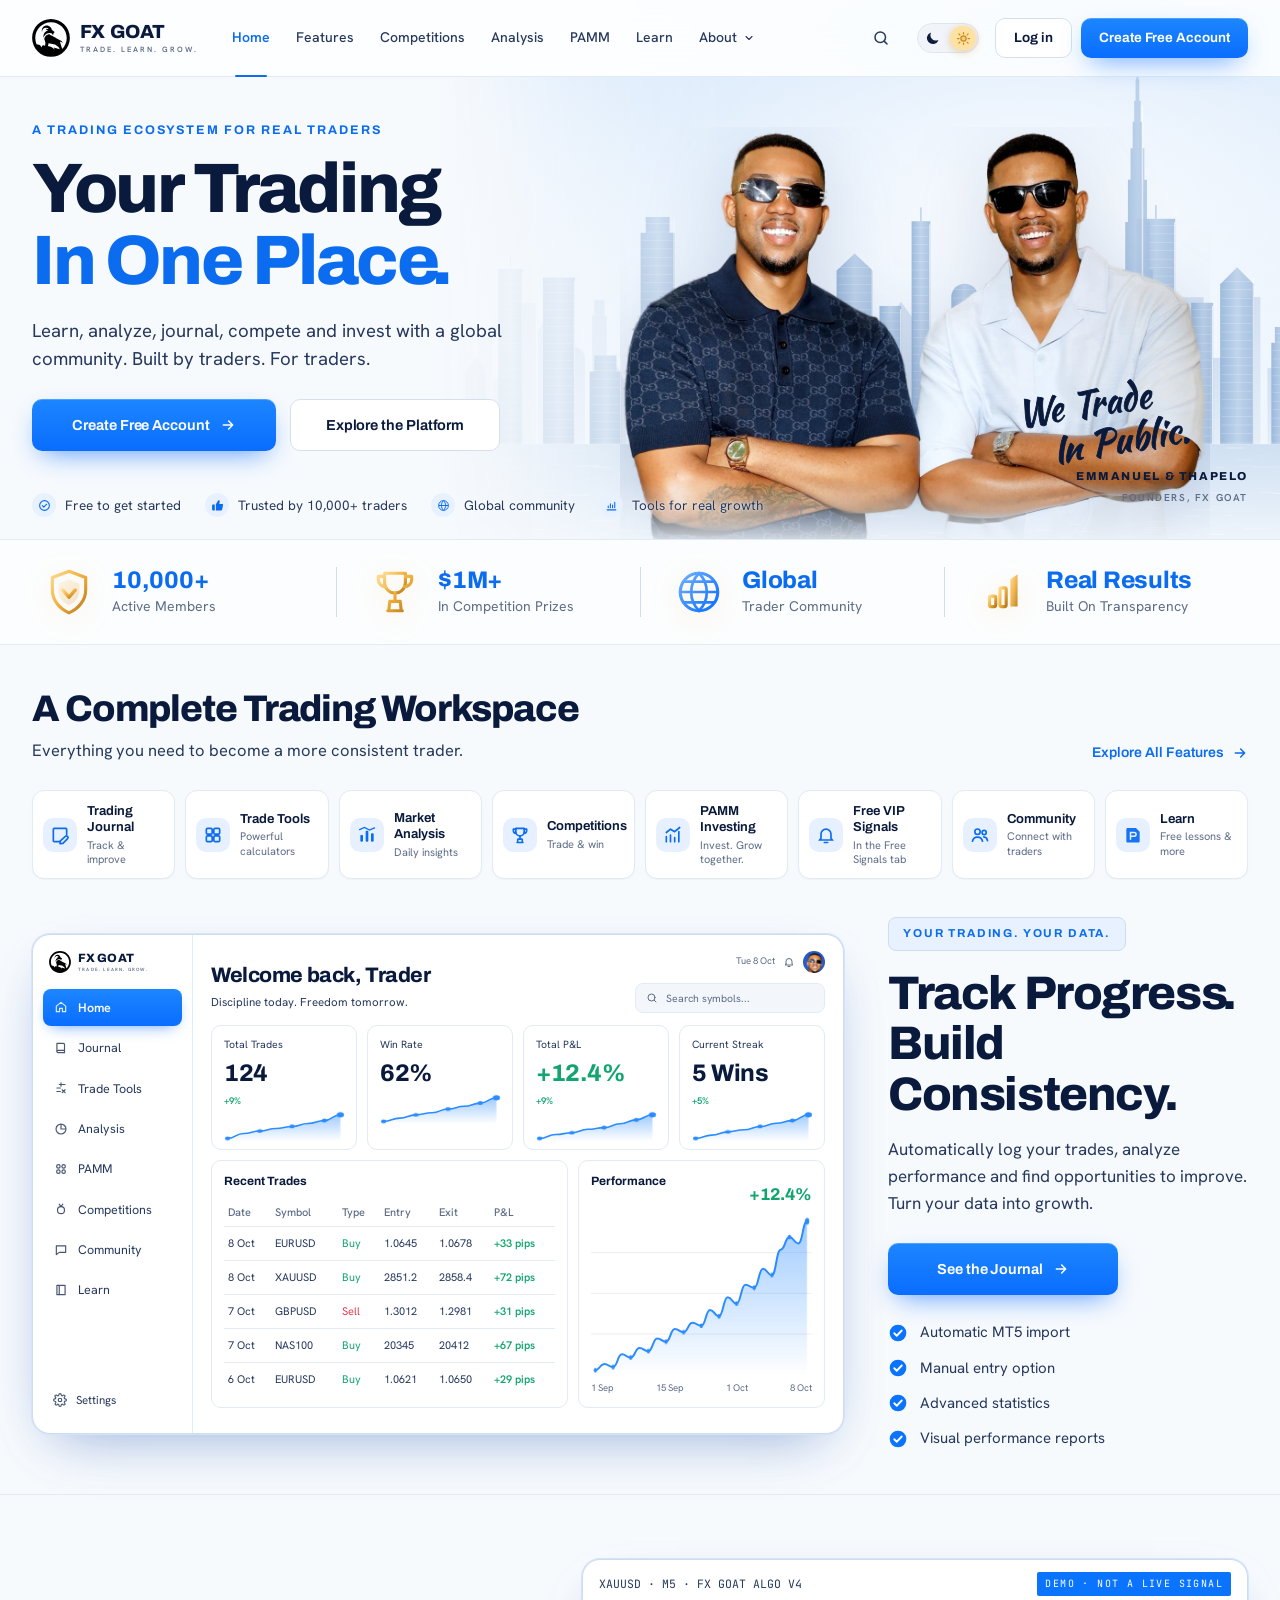
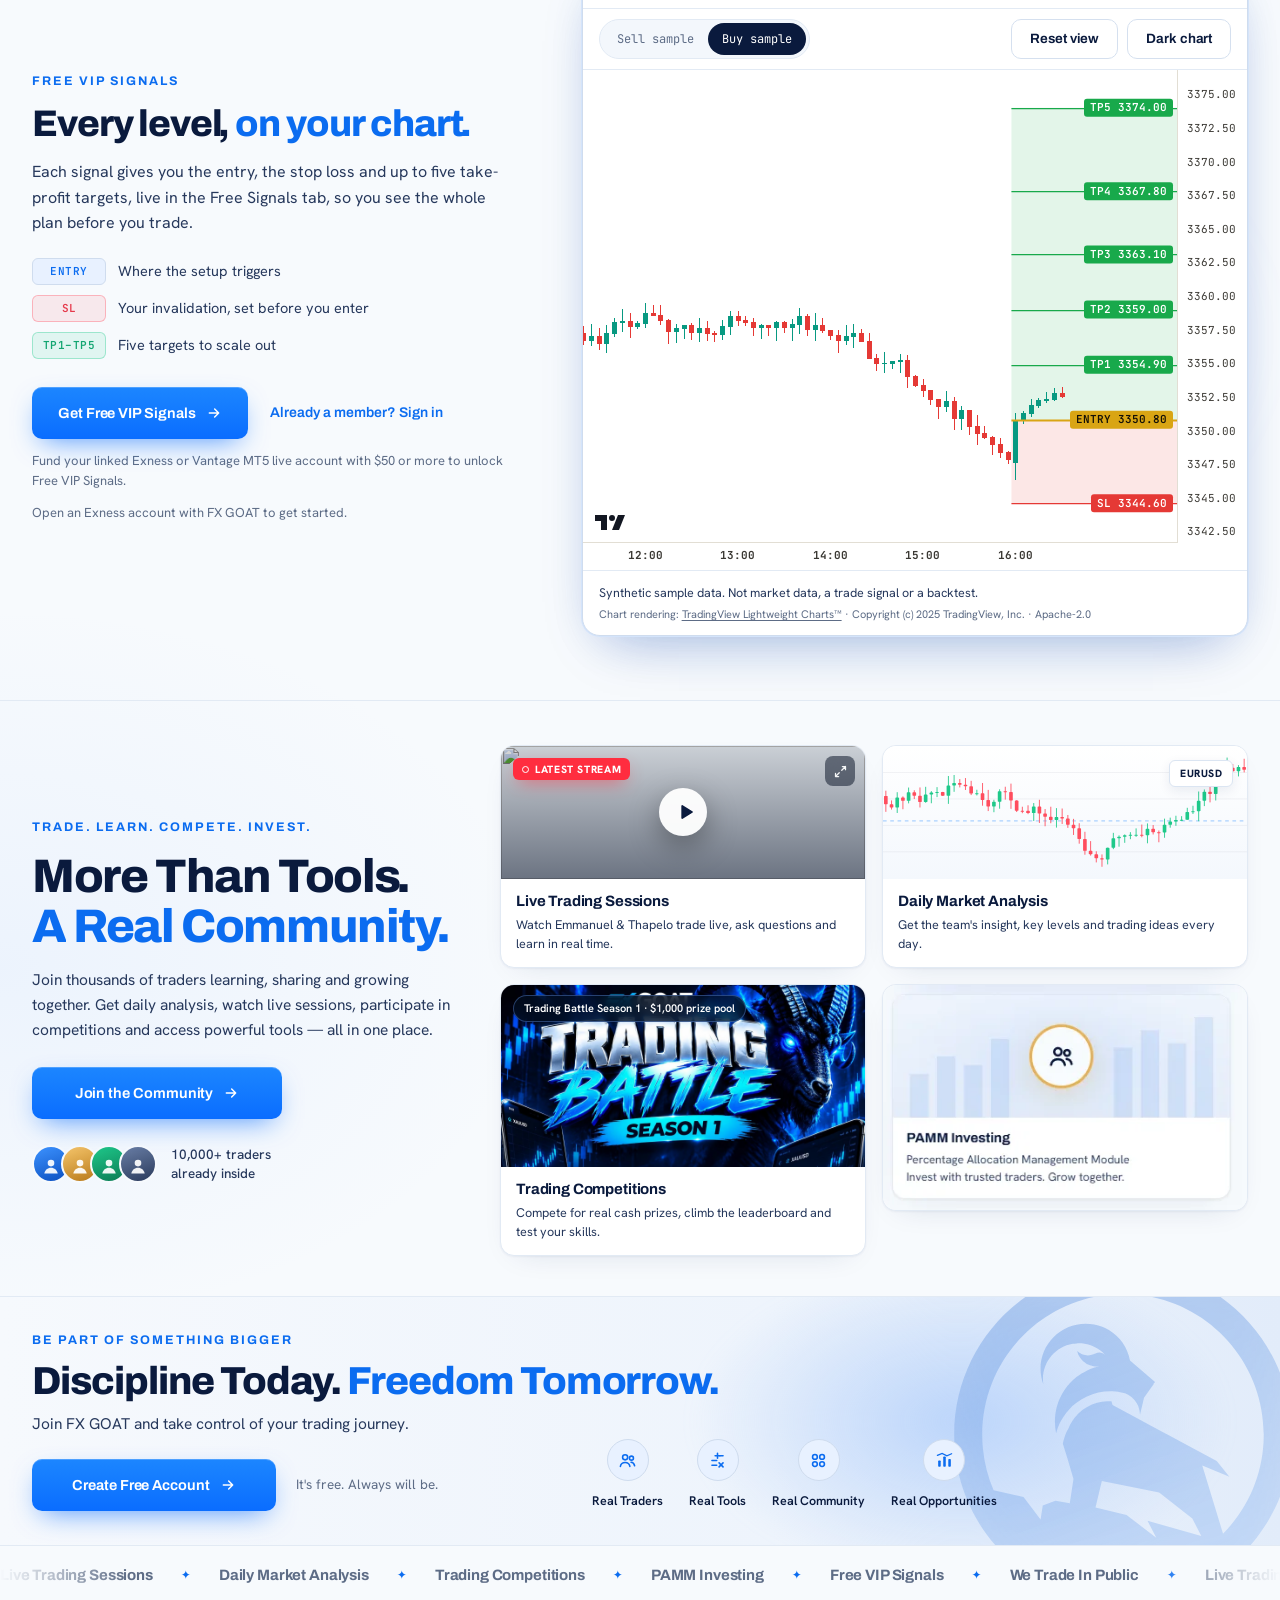
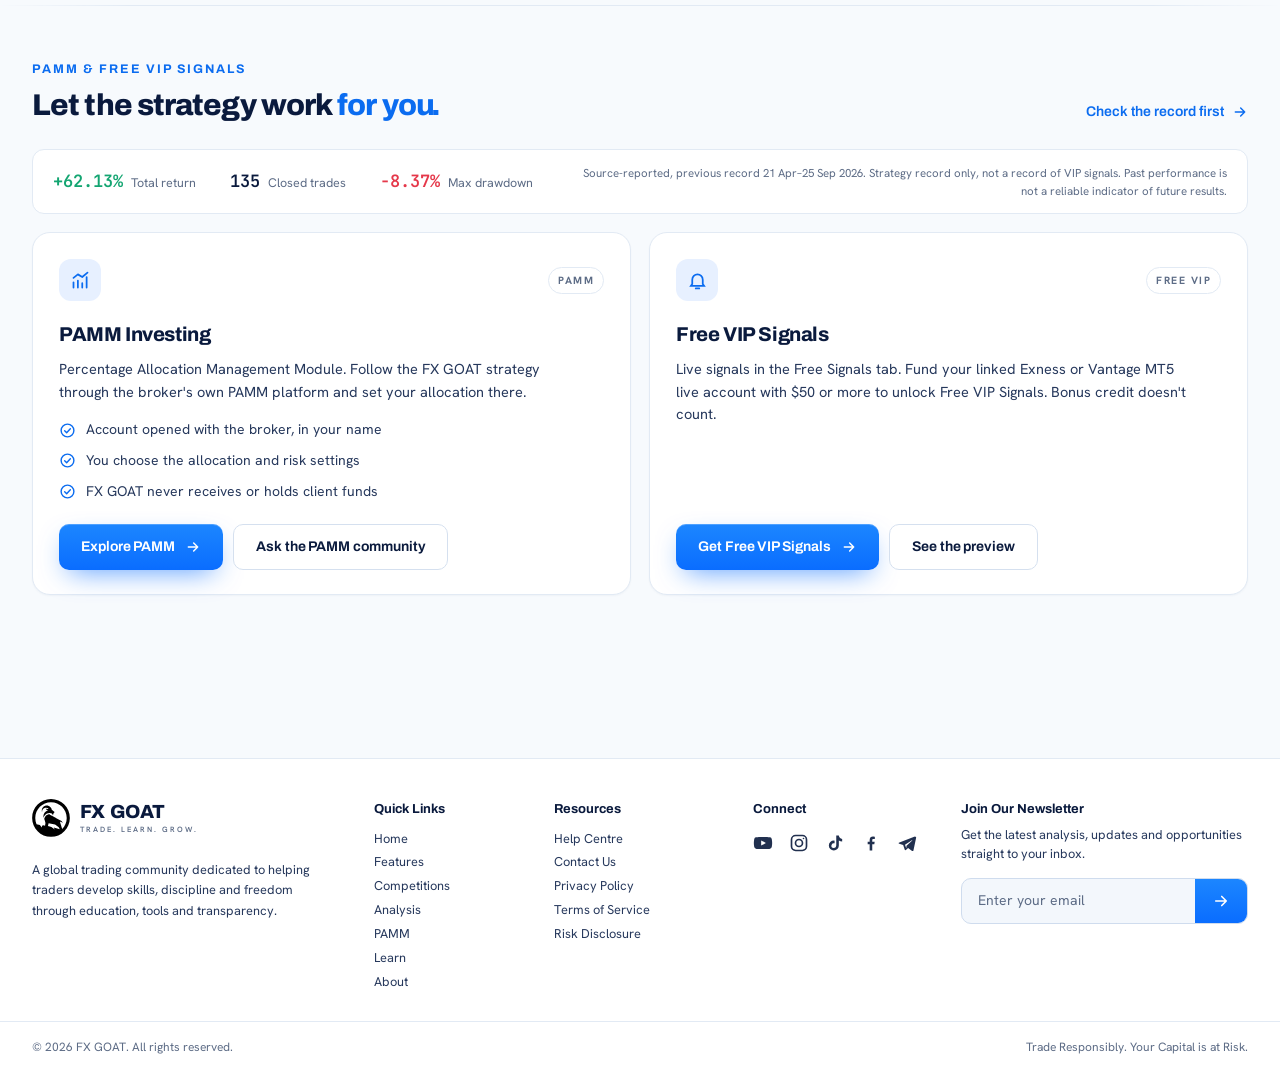
==== commit ff488d72: "preview: glow-home v0.8.3 @ 23674ba (chart, Trading Battle, PAMM) HOLD Hostinger. Preview-only tip f" ====
--- a/glow-home/index.html
+++ b/glow-home/index.html
@@ -35,6 +35,35 @@
       .hero-visual{height:auto;margin-top:56px}
       .founders{width:auto;max-width:82%;max-height:min(240px,54vw);margin:0 auto}
     }
+    /* ALGO sample: KEEP drawing. Light fill #FFFFFF, dark fill #070B14, no grid. */
+    .vp-chart{height:clamp(340px,46vw,500px);background:#070B14}
+    html[data-theme=light] .vp-chart{background:#ffffff}
+    .vp-card .demo-tag{color:#fff;background:#0a74ff;border:0;border-radius:2px;letter-spacing:.14em}
+    html[data-theme=light] .vp-card .demo-tag{color:#fff}
+    .vp-actions{display:flex;align-items:center;gap:8px;flex-wrap:wrap;justify-content:flex-end}
+    .vp-bar .seg button[aria-selected=true]{background:#f3f6fb;color:#010d1d}
+    html[data-theme=light] .vp-bar .seg button[aria-selected=true]{background:#0a1a3d;color:#fff}
+    /* Trading Battle art. Crop keeps the SEASON 1 band; the prize pill sits top-left on the dark sky. */
+    .cm-media.trophy-media{aspect-ratio:2/1;display:block;background:#000}
+    .cm-media.trophy-media picture{position:absolute;inset:0;display:block}
+    .cm-media.trophy-media img{width:100%;height:100%;object-fit:cover;object-position:50% 52%;display:block}
+    .cm-media.trophy-media .comp-pill{top:10px;left:12px;bottom:auto;color:#fff;background:rgba(2,14,32,.72);border-color:rgba(110,160,255,.35)}
+    /* PAMM tile: 398×246 artwork is the whole card. Do not stretch it to the 2:1 competitions frame. */
+    .pamm-card{padding:0}
+    .pamm-card:hover{transform:translateY(-4px);border-color:var(--border-strong)}
+    .pamm-face{display:block;width:100%;margin:0;padding:0;border:0;background:none;color:inherit;cursor:pointer;aspect-ratio:398/246;overflow:hidden;line-height:0}
+    .pamm-face picture{display:block;width:100%;height:100%}
+    .pamm-face img{width:100%;height:100%;object-fit:contain;object-position:center;display:block}
+    .pamm-sum{position:fixed;inset:0;z-index:90;display:grid;place-items:center;padding:20px}
+    .pamm-sum[hidden]{display:none}
+    .pamm-sum-back{position:absolute;inset:0;background:rgba(2,8,20,.66)}
+    .pamm-sum-panel{position:relative;width:min(840px,100%);max-height:min(92dvh,960px);overflow:auto;background:var(--surface-solid,var(--surface));color:var(--text);border:1px solid var(--border-strong);border-radius:18px;box-shadow:var(--shadow,0 24px 60px rgba(0,0,0,.35));padding:16px 16px 14px}
+    .pamm-sum-kicker{margin:0 28px 2px 0;font-size:11px;letter-spacing:.14em;text-transform:uppercase;color:var(--muted)}
+    .pamm-sum-panel h3{margin:0 36px 10px 0;font-size:20px}
+    .pamm-sum-frame{display:flex;align-items:center;justify-content:center;background:#fff;border-radius:12px;overflow:hidden;line-height:0;max-height:min(74dvh,860px)}
+    .pamm-sum-img{display:block;max-width:100%;max-height:min(74dvh,860px);width:auto;height:auto;object-fit:contain;object-position:center}
+    .pamm-sum-note{margin:10px 0 0;font-size:12.5px;color:var(--muted)}
+    .pamm-sum-x{position:absolute;top:10px;right:10px}
   </style>
 </head>
 <body>
@@ -290,7 +319,7 @@
       </div>
     </section>
 
-    <!-- ===== Free VIP Signals preview ===== -->
+    <!-- ===== FX GOAT ALGO V4 sample chart ===== -->
     <section class="vp" id="free-vip" aria-labelledby="vp-title">
       <div class="vp-glow" aria-hidden="true"></div>
       <div class="container vp-grid">
@@ -311,11 +340,23 @@
           <p class="vp-note reveal-up"><a href="https://one.exnessonelink.com/boarding/sign-up/a/tyvtcto868" rel="noopener noreferrer" target="_blank">Open an Exness account</a> with FX GOAT to get started.</p>
         </div>
         <div class="vp-card reveal-up">
-          <div class="vp-top"><span class="mono" data-vp="chart-title">XAUUSD · M5 · Free VIP Signals preview</span><span class="demo-tag mono">Demo · not a live signal</span></div>
+          <div class="vp-top"><span class="mono" data-vp="chart-title">XAUUSD · M5 · FX GOAT ALGO V4</span><span class="demo-tag mono">DEMO · NOT A LIVE SIGNAL</span></div>
           <div class="vp-bar">
-            <div class="seg" role="tablist" aria-label="Sample direction"><button role="tab" data-side="sell" aria-selected="false">Sell sample</button><button role="tab" data-side="buy" aria-selected="true">Buy sample</button></div>
-            <button class="btn btn-ghost btn-sm" type="button" data-reset>Reset view</button>
-          </div>
+            <div class="seg" role="group" aria-label="Sample direction"><button type="button" data-side="sell" aria-selected="false">Sell sample</button><button type="button" data-side="buy" aria-selected="true">Buy sample</button></div>
+            <div class="vp-actions">
+              <button class="btn btn-ghost btn-sm" type="button" data-reset>Reset view</button>
+              <button class="btn btn-ghost btn-sm" type="button" data-chart-theme aria-pressed="false">Light chart</button>
+            </div>
+          </div>
+          <script>
+            (function () {
+              var b = document.querySelector("[data-chart-theme]");
+              if (!b) return;
+              var light = document.documentElement.getAttribute("data-theme") === "light";
+              b.textContent = light ? "Dark chart" : "Light chart";
+              b.setAttribute("aria-pressed", light ? "true" : "false");
+            })();
+          </script>
           <div class="vp-chart" id="vp-chart" role="img" aria-label="Demo XAUUSD 5-minute chart with sample entry, stop loss and five take-profit lines. Synthetic data."></div>
           <div class="vp-foot">
             <p>Synthetic sample data. Not market data, a trade signal or a backtest.</p>
@@ -358,32 +399,23 @@
           </a>
           <a class="cm-card" href="https://fxgoat.com/account/signup?product=competitions&amp;source=competition-popup">
             <div class="cm-media trophy-media">
-              <span class="sparkles" aria-hidden="true"></span>
-              <svg class="trophy" viewBox="0 0 120 130" aria-hidden="true">
-                <defs>
-                  <linearGradient id="tg1" x1="0" y1="0" x2="1" y2="0"><stop offset="0" stop-color="#8a5a12"/><stop offset=".3" stop-color="#ffe1a0"/><stop offset=".55" stop-color="#f2b443"/><stop offset="1" stop-color="#7a4b0c"/></linearGradient>
-                  <linearGradient id="tg2" x1="0" y1="0" x2="0" y2="1"><stop offset="0" stop-color="#ffd78a"/><stop offset="1" stop-color="#a86b14"/></linearGradient>
-                </defs>
-                <path d="M30 14h60v26c0 18-13 32-30 32S30 58 30 40V14Z" fill="url(#tg1)"/>
-                <path d="M30 20H14v8c0 12 9 20 20 21M90 20h16v8c0 12-9 20-20 21" fill="none" stroke="url(#tg2)" stroke-width="6" stroke-linecap="round"/>
-                <path d="M54 72h12l3 22H51z" fill="url(#tg1)"/>
-                <rect x="38" y="94" width="44" height="10" rx="2" fill="url(#tg1)"/>
-                <rect x="32" y="104" width="56" height="14" rx="3" fill="url(#tg2)"/>
-                <ellipse cx="60" cy="14" rx="30" ry="4" fill="#ffe7b3" opacity=".9"/>
-                <circle cx="60" cy="40" r="11" fill="none" stroke="#fff3d6" stroke-width="2.5" opacity=".75"/>
-                <path d="M44 22c-2 12 0 26 8 36" stroke="#fff" stroke-width="3" opacity=".35" fill="none" stroke-linecap="round"/>
-              </svg>
+              <picture>
+                <source srcset="/glow-home/assets/trading-battle-season1.avif" type="image/avif" />
+                <source srcset="/glow-home/assets/trading-battle-season1.webp" type="image/webp" />
+                <img src="/glow-home/assets/trading-battle-season1.webp" alt="FX GOAT Trading Battle Season 1" width="1672" height="941" decoding="async" />
+              </picture>
               <span class="comp-pill">Trading Battle Season 1 · $1,000 prize pool</span>
             </div>
             <div class="cm-body"><h3>Trading Competitions</h3><p>Compete for real cash prizes, climb the leaderboard and test your skills.</p></div>
           </a>
-          <a class="cm-card" href="https://fxgoat.com/follow-the-strategy">
-            <div class="cm-media pamm-media" aria-hidden="true">
-              <svg class="pamm-bars" viewBox="0 0 400 140" preserveAspectRatio="none"><g fill="currentColor"><rect x="20" y="90" width="22" height="50"/><rect x="52" y="70" width="22" height="70"/><rect x="84" y="80" width="22" height="60"/><rect x="116" y="50" width="22" height="90"/><rect x="262" y="60" width="22" height="80"/><rect x="294" y="40" width="22" height="100"/><rect x="326" y="55" width="22" height="85"/><rect x="358" y="25" width="22" height="115"/></g></svg>
-              <span class="pamm-ring"><svg><use href="#i-users"/></svg></span>
-            </div>
-            <div class="cm-body"><h3>PAMM Investing</h3><p>Percentage Allocation Management Module<br/>Invest with trusted traders. Grow together.</p></div>
-          </a>
+          <article class="cm-card pamm-card">
+            <button type="button" class="pamm-face" data-pamm-open aria-haspopup="dialog" aria-controls="pamm-sum" aria-label="Open the PAMM performance summary">
+              <picture>
+                <source srcset="/glow-home/assets/pamm-investing-card.webp" type="image/webp" />
+                <img src="/glow-home/assets/pamm-investing-card.png" alt="PAMM Investing. Percentage Allocation Management Module. Invest with trusted traders. Grow together." width="398" height="246" decoding="async" />
+              </picture>
+            </button>
+          </article>
         </div>
       </div>
     </section>
@@ -516,6 +548,48 @@
     </div>
   </footer>
 
+  <div class="pamm-sum" id="pamm-sum" role="dialog" aria-modal="true" aria-labelledby="pamm-sum-title" hidden>
+    <div class="pamm-sum-back" data-pamm-close></div>
+    <div class="pamm-sum-panel">
+      <button class="icon-btn pamm-sum-x" type="button" data-pamm-close aria-label="Close the performance summary"><svg class="ic20"><use href="#i-close"/></svg></button>
+      <p class="pamm-sum-kicker">PAMM Investing</p>
+      <h3 id="pamm-sum-title">Performance summary</h3>
+      <div class="pamm-sum-frame">
+        <picture>
+          <source srcset="/glow-home/assets/pamm-performance-summary.webp" type="image/webp" />
+          <img class="pamm-sum-img" src="/glow-home/assets/pamm-performance-summary.jpg" alt="PAMM performance summary with growth, drawdown, and account statistics" width="1320" height="1018" />
+        </picture>
+      </div>
+      <p class="pamm-sum-note">Account summary. Past performance is not a reliable indicator of future results.</p>
+    </div>
+  </div>
+  <script>
+    (function () {
+      var dlg = document.getElementById("pamm-sum");
+      var openBtn = document.querySelector("[data-pamm-open]");
+      if (!dlg || !openBtn) return;
+      var last = null;
+      function open() {
+        last = document.activeElement;
+        dlg.hidden = false;
+        var closeBtn = dlg.querySelector("[data-pamm-close].pamm-sum-x");
+        if (closeBtn) closeBtn.focus();
+      }
+      function close() {
+        if (dlg.hidden) return;
+        dlg.hidden = true;
+        if (last && last.focus) last.focus();
+      }
+      openBtn.addEventListener("click", open);
+      dlg.addEventListener("click", function (e) {
+        if (e.target.closest("[data-pamm-close]")) close();
+      });
+      document.addEventListener("keydown", function (e) {
+        if (e.key === "Escape") close();
+      });
+    })();
+  </script>
+
   <!-- ===== Theatre (inline live player + recent) ===== -->
   <div class="theatre" id="theatre" role="dialog" aria-modal="true" aria-labelledby="th-title" hidden>
     <div class="th-backdrop" data-close></div>
